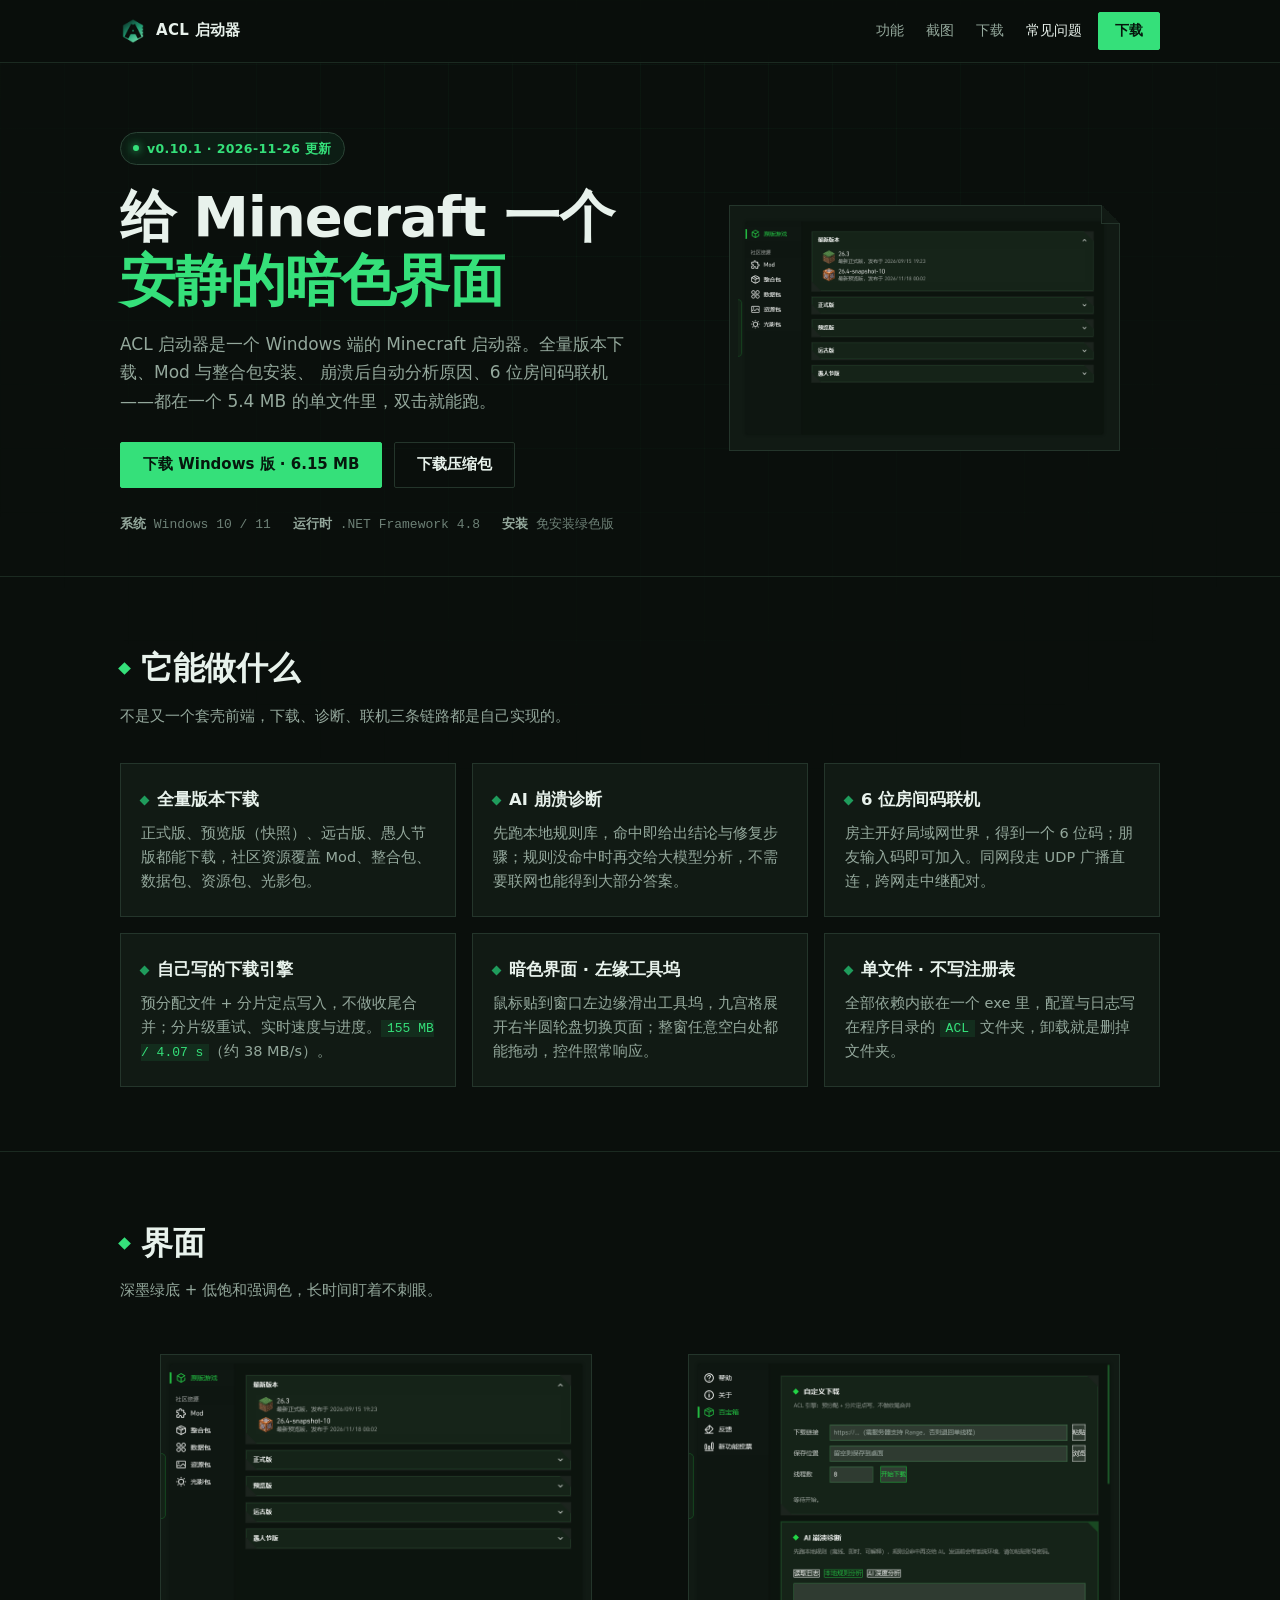
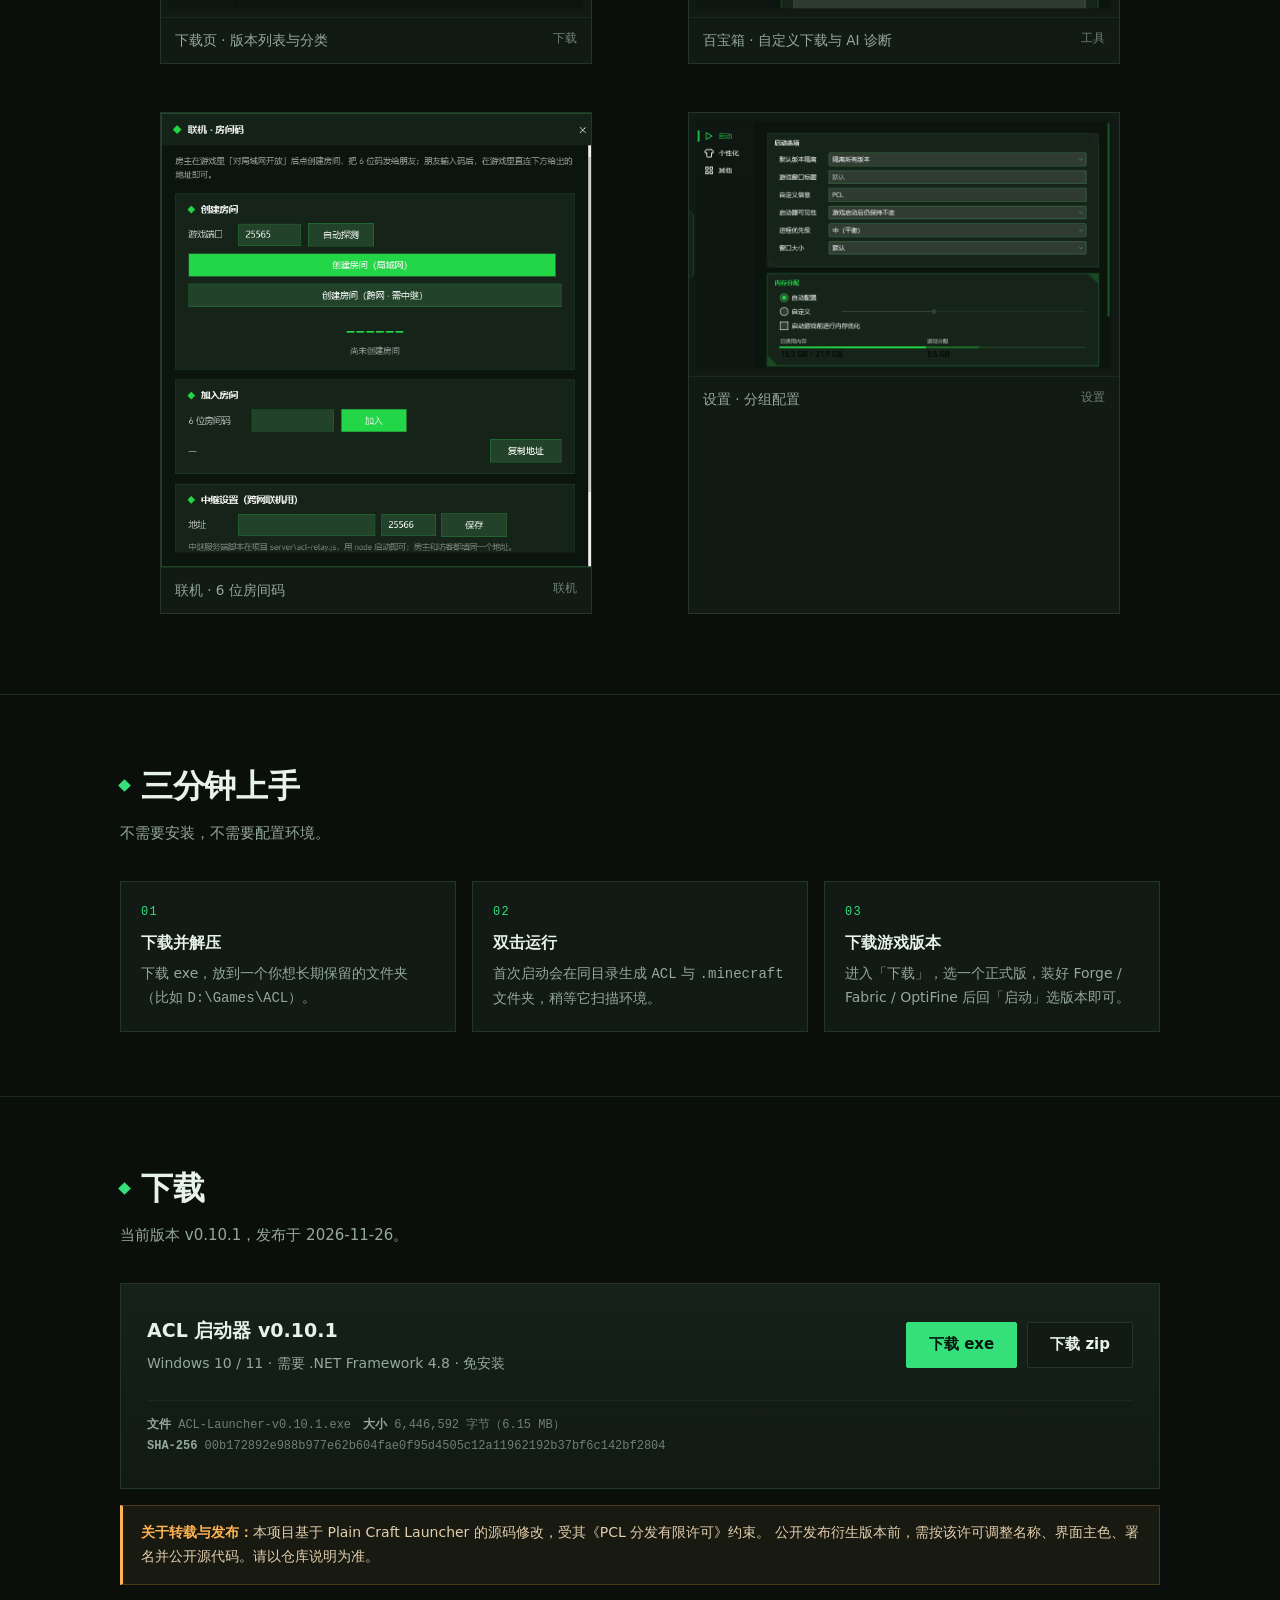
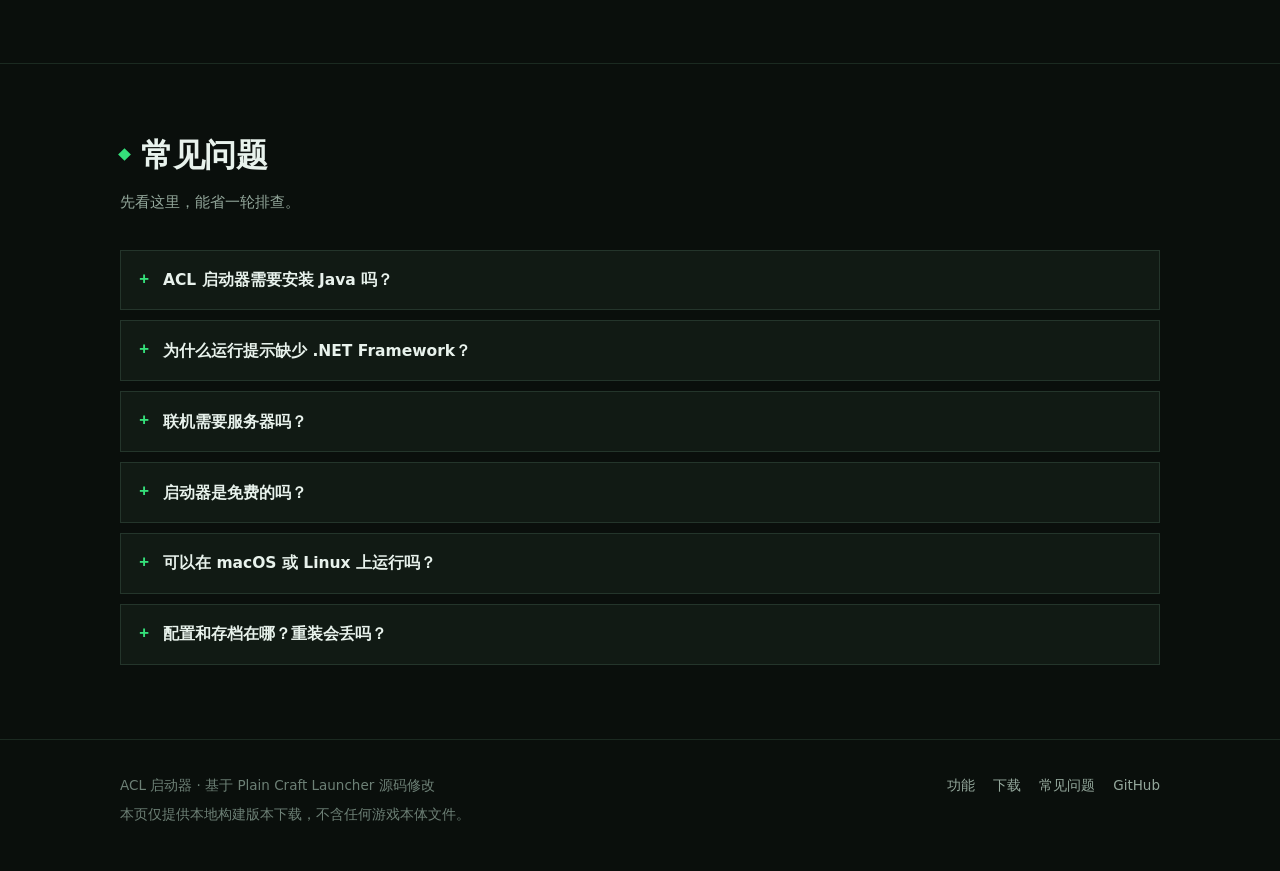
==== index.html @ cd72357d "release: desktop v0.10.1 - universal implicit dependency detection (Iris/Sodium-style non-declared p" ====
<!DOCTYPE html>
<html lang="zh-CN">
<head>
<meta charset="utf-8">
<meta name="viewport" content="width=device-width, initial-scale=1, viewport-fit=cover">
<meta name="theme-color" content="#0a0f0c">

<!-- ⚠️ 部署前请把下面所有 https://YOUR-NAME.github.io/ACL_Launcher/ 换成你的真实地址 -->
<title>ACL 启动器下载 - Minecraft 启动器 | 暗色科技风 · 内置联机与 AI 崩溃诊断</title>
<meta name="description" content="ACL 启动器：Windows 端 Minecraft 启动器，支持正式版/预览版/远古版/愚人节版全量下载、Mod 与整合包安装、AI 崩溃诊断、6 位房间码联机。单文件绿色版，5.4 MB，解压即用。">
<meta name="keywords" content="ACL启动器,Minecraft启动器,MC启动器下载,我的世界启动器,联机,AI崩溃诊断,整合包,Forge,Fabric">
<meta name="author" content="ACL Launcher">
<meta name="robots" content="index,follow,max-image-preview:large">
<link rel="canonical" href="https://YOUR-NAME.github.io/ACL_Launcher/">

<!-- 社交分享 -->
<meta property="og:type" content="website">
<meta property="og:site_name" content="ACL 启动器">
<meta property="og:locale" content="zh_CN">
<meta property="og:title" content="ACL 启动器 - Minecraft 启动器下载">
<meta property="og:description" content="全量版本下载 · AI 崩溃诊断 · 6 位房间码联机。Windows 单文件绿色版，5.4 MB。">
<meta property="og:url" content="https://YOUR-NAME.github.io/ACL_Launcher/">
<meta property="og:image" content="https://YOUR-NAME.github.io/ACL_Launcher/assets/og.png">
<meta property="og:image:width" content="1200">
<meta property="og:image:height" content="630">
<meta property="og:image:alt" content="ACL 启动器 - 暗色科技风 Minecraft 启动器">
<meta name="twitter:card" content="summary_large_image">
<meta name="twitter:title" content="ACL 启动器 - Minecraft 启动器下载">
<meta name="twitter:description" content="全量版本下载 · AI 崩溃诊断 · 6 位房间码联机。">
<meta name="twitter:image" content="https://YOUR-NAME.github.io/ACL_Launcher/assets/og.png">

<!-- 图标与 PWA -->
<link rel="icon" href="assets/icon.ico" sizes="any">
<link rel="icon" type="image/png" href="assets/icon.png">
<link rel="apple-touch-icon" href="assets/icon-192.png">
<link rel="manifest" href="manifest.webmanifest">
<link rel="preload" href="assets/style.css" as="style">
<link rel="stylesheet" href="assets/style.css">

<!-- 结构化数据：软件 -->
<script type="application/ld+json">
{
  "@context": "https://schema.org",
  "@type": "SoftwareApplication",
  "name": "ACL 启动器",
  "alternateName": "ACL Launcher",
  "applicationCategory": "GameApplication",
  "applicationSubCategory": "Minecraft Launcher",
  "operatingSystem": "Windows 10, Windows 11",
  "softwareVersion": "0.10.1",
  "fileSize": "5.4MB",
  "inLanguage": "zh-CN",
  "description": "Windows 端 Minecraft 启动器，支持全量版本下载、Mod 与整合包安装、AI 崩溃诊断与 6 位房间码联机。",
  "url": "https://YOUR-NAME.github.io/ACL_Launcher/",
  "downloadUrl": "https://YOUR-NAME.github.io/ACL_Launcher/download/ACL-Launcher-v0.10.1.exe",
  "license": "https://YOUR-NAME.github.io/ACL_Launcher/",
  "offers": { "@type": "Offer", "price": "0", "priceCurrency": "CNY" }
}
</script>

<!-- 结构化数据：常见问题 -->
<script type="application/ld+json">
{
  "@context": "https://schema.org",
  "@type": "FAQPage",
  "mainEntity": [
    {
      "@type": "Question",
      "name": "ACL 启动器需要安装 Java 吗？",
      "acceptedAnswer": { "@type": "Answer", "text": "启动器自带 Java 检测，会自动扫描本机已安装的 Java。如果没有，可以在设置里指定 Java 路径，或先安装 Java 8 / 17 / 21 中的任意一个。" }
    },
    {
      "@type": "Question",
      "name": "为什么运行提示缺少 .NET Framework？",
      "acceptedAnswer": { "@type": "Answer", "text": "ACL 启动器基于 .NET Framework 4.8。Windows 10 1809 以及 Windows 11 已内置；更早的系统需要手动安装 .NET Framework 4.8 运行时。" }
    },
    {
      "@type": "Question",
      "name": "联机需要服务器吗？",
      "acceptedAnswer": { "@type": "Answer", "text": "同一局域网内不需要，直接用 6 位房间码即可互联。跨网络联机需要一台有公网 IP 的机器运行中继脚本 server/acl-relay.js，房主与访客填写同一个中继地址。" }
    },
    {
      "@type": "Question",
      "name": "启动器是免费的吗？",
      "acceptedAnswer": { "@type": "Answer", "text": "免费。项目基于 Plain Craft Launcher 的源码修改，遵循原项目随附的《PCL 分发有限许可》，不收取任何费用。" }
    },
    {
      "@type": "Question",
      "name": "可以在 macOS 或 Linux 上运行吗？",
      "acceptedAnswer": { "@type": "Answer", "text": "目前只提供 Windows 版本，依赖 WPF 与 .NET Framework，暂不支持其他平台。" }
    }
  ]
}
</script>
</head>
<body>

<header class="site-header">
  <div class="wrap nav">
    <a class="brand" href="./">
      <img src="assets/icon.png" width="26" height="26" alt="ACL 启动器图标">
      <span>ACL 启动器</span>
    </a>
    <nav class="nav-links" aria-label="主导航">
      <a href="#features">功能</a>
      <a href="#screenshots">截图</a>
      <a href="#download">下载</a>
      <a href="#faq">常见问题</a>
    </nav>
    <a class="btn btn-primary btn-sm" href="#download">下载</a>
  </div>
</header>

<main>

  <!-- Hero -->
  <section class="hero" id="top">
    <div class="wrap hero-grid">
      <div>
        <p class="badge"><span class="dot" aria-hidden="true"></span>v0.10.1 · 2026-11-26 更新</p>
        <h1>给 Minecraft 一个<br><em>安静的暗色界面</em></h1>
        <p class="lede">
          ACL 启动器是一个 Windows 端的 Minecraft 启动器。全量版本下载、Mod 与整合包安装、
          崩溃后自动分析原因、6 位房间码联机——都在一个 5.4 MB 的单文件里，双击就能跑。
        </p>
        <div class="hero-actions">
          <a class="btn btn-primary" href="download/ACL-Launcher-v0.10.1.exe" download>
            下载 Windows 版 · 6.15 MB
          </a>
          <a class="btn btn-ghost" href="download/ACL-Launcher-v0.10.1.zip" download>
            下载压缩包
          </a>
        </div>
        <ul class="meta-list">
          <li><b>系统</b> Windows 10 / 11</li>
          <li><b>运行时</b> .NET Framework 4.8</li>
          <li><b>安装</b> 免安装绿色版</li>
        </ul>
      </div>
      <figure class="hero-shot">
        <img src="assets/shot-download.png" width="900" height="550" fetchpriority="high"
             alt="ACL 启动器下载页：原版游戏卡片显示最新正式版与最新预览版，整体为深色科技风界面">
      </figure>
    </div>
  </section>

  <!-- 功能 -->
  <section id="features">
    <div class="wrap">
      <div class="section-head">
        <h2>它能做什么</h2>
        <p>不是又一个套壳前端，下载、诊断、联机三条链路都是自己实现的。</p>
      </div>
      <div class="features">

        <article class="card">
          <h3>全量版本下载</h3>
          <p>正式版、预览版（快照）、远古版、愚人节版都能下载，社区资源覆盖 Mod、整合包、数据包、资源包、光影包。</p>
        </article>

        <article class="card">
          <h3>AI 崩溃诊断</h3>
          <p>先跑本地规则库，命中即给出结论与修复步骤；规则没命中时再交给大模型分析，不需要联网也能得到大部分答案。</p>
        </article>

        <article class="card">
          <h3>6 位房间码联机</h3>
          <p>房主开好局域网世界，得到一个 6 位码；朋友输入码即可加入。同网段走 UDP 广播直连，跨网走中继配对。</p>
        </article>

        <article class="card">
          <h3>自己写的下载引擎</h3>
          <p>预分配文件 + 分片定点写入，不做收尾合并；分片级重试、实时速度与进度。<code>155 MB / 4.07 s</code>（约 38 MB/s）。</p>
        </article>

        <article class="card">
          <h3>暗色界面 · 左缘工具坞</h3>
          <p>鼠标贴到窗口左边缘滑出工具坞，九宫格展开右半圆轮盘切换页面；整窗任意空白处都能拖动，控件照常响应。</p>
        </article>

        <article class="card">
          <h3>单文件 · 不写注册表</h3>
          <p>全部依赖内嵌在一个 exe 里，配置与日志写在程序目录的 <code>ACL</code> 文件夹，卸载就是删掉文件夹。</p>
        </article>

      </div>
    </div>
  </section>

  <!-- 截图 -->
  <section id="screenshots">
    <div class="wrap">
      <div class="section-head">
        <h2>界面</h2>
        <p>深墨绿底 + 低饱和强调色，长时间盯着不刺眼。</p>
      </div>
      <div class="shots">
        <figure class="shot">
          <img src="assets/shot-download.png" width="900" height="550" loading="lazy" decoding="async"
               alt="下载页：原版游戏卡片显示最新正式版 26.3 与最新预览版 26.4-snapshot-10">
          <figcaption>下载页 · 版本列表与分类<span>下载</span></figcaption>
        </figure>
        <figure class="shot">
          <img src="assets/shot-toolbox.png" width="900" height="550" loading="lazy" decoding="async"
               alt="百宝箱页：自定义下载、AI 崩溃诊断、AI 助手设置三张卡片">
          <figcaption>百宝箱 · 自定义下载与 AI 诊断<span>工具</span></figcaption>
        </figure>
        <figure class="shot">
          <img src="assets/shot-link.png" width="640" height="660" loading="lazy" decoding="async"
               alt="联机窗口：创建房间、输入 6 位房间码加入、中继设置与日志">
          <figcaption>联机 · 6 位房间码<span>联机</span></figcaption>
        </figure>
        <figure class="shot">
          <img src="assets/shot-setup.png" width="900" height="550" loading="lazy" decoding="async"
               alt="设置页：启动器、界面、系统等分组设置卡片，深色主题">
          <figcaption>设置 · 分组配置<span>设置</span></figcaption>
        </figure>
      </div>
    </div>
  </section>

  <!-- 快速开始 -->
  <section id="start">
    <div class="wrap">
      <div class="section-head">
        <h2>三分钟上手</h2>
        <p>不需要安装，不需要配置环境。</p>
      </div>
      <ol class="steps">
        <li>
          <strong>下载并解压</strong>
          <p>下载 exe，放到一个你想长期保留的文件夹（比如 <code>D:\Games\ACL</code>）。</p>
        </li>
        <li>
          <strong>双击运行</strong>
          <p>首次启动会在同目录生成 <code>ACL</code> 与 <code>.minecraft</code> 文件夹，稍等它扫描环境。</p>
        </li>
        <li>
          <strong>下载游戏版本</strong>
          <p>进入「下载」，选一个正式版，装好 Forge / Fabric / OptiFine 后回「启动」选版本即可。</p>
        </li>
      </ol>
    </div>
  </section>

  <!-- 下载 -->
  <section id="download">
    <div class="wrap">
      <div class="section-head">
        <h2>下载</h2>
        <p>当前版本 v0.10.1，发布于 2026-11-26。</p>
      </div>
      <div class="download-box">
        <div>
          <h3>ACL 启动器 v0.10.1</h3>
          <p>Windows 10 / 11 · 需要 .NET Framework 4.8 · 免安装</p>
        </div>
        <div class="download-actions">
          <a class="btn btn-primary" href="download/ACL-Launcher-v0.10.1.exe" download>下载 exe</a>
          <a class="btn" href="download/ACL-Launcher-v0.10.1.zip" download>下载 zip</a>
        </div>
        <div class="hash">
          <div><b>文件</b> ACL-Launcher-v0.10.1.exe　<b>大小</b> 6,446,592 字节（6.15 MB）</div>
          <div><b>SHA-256</b> 00b172892e988b977e62b604fae0f95d4505c12a11962192b37bf6c142bf2804</div>
        </div>
      </div>


      <p class="notice" style="margin-top:16px">
        <b>关于转载与发布：</b>本项目基于 Plain Craft Launcher 的源码修改，受其《PCL 分发有限许可》约束。
        公开发布衍生版本前，需按该许可调整名称、界面主色、署名并公开源代码。请以仓库说明为准。
      </p>
    </div>
  </section>

  <!-- FAQ -->
  <section id="faq">
    <div class="wrap">
      <div class="section-head">
        <h2>常见问题</h2>
        <p>先看这里，能省一轮排查。</p>
      </div>
      <div class="faq">
        <details>
          <summary>ACL 启动器需要安装 Java 吗？</summary>
          <div class="answer">
            <p>启动器自带 Java 检测，会自动扫描本机已安装的 Java。如果没有，可以在设置里指定 Java 路径，或先安装 Java 8 / 17 / 21 中的任意一个。</p>
          </div>
        </details>
        <details>
          <summary>为什么运行提示缺少 .NET Framework？</summary>
          <div class="answer">
            <p>ACL 启动器基于 .NET Framework 4.8。Windows 10 1809 以及 Windows 11 已内置；更早的系统需要手动安装 .NET Framework 4.8 运行时。</p>
          </div>
        </details>
        <details>
          <summary>联机需要服务器吗？</summary>
          <div class="answer">
            <p>同一局域网内不需要，直接用 6 位房间码即可互联。</p>
            <p>跨网络联机需要一台有公网 IP 的机器运行中继脚本 <code>server/acl-relay.js</code>，房主与访客填写同一个中继地址。</p>
          </div>
        </details>
        <details>
          <summary>启动器是免费的吗？</summary>
          <div class="answer">
            <p>免费。项目基于 Plain Craft Launcher 的源码修改，遵循原项目随附的《PCL 分发有限许可》，不收取任何费用。</p>
          </div>
        </details>
        <details>
          <summary>可以在 macOS 或 Linux 上运行吗？</summary>
          <div class="answer">
            <p>目前只提供 Windows 版本，依赖 WPF 与 .NET Framework，暂不支持其他平台。</p>
          </div>
        </details>
        <details>
          <summary>配置和存档在哪？重装会丢吗？</summary>
          <div class="answer">
            <p>配置、日志、皮肤都在程序目录的 <code>ACL</code> 文件夹，游戏与存档在 <code>.minecraft</code> 文件夹。整个文件夹搬走即可迁移，删除 exe 不会影响它们。</p>
          </div>
        </details>
      </div>
    </div>
  </section>

</main>

<footer class="site-footer">
  <div class="wrap footer-grid">
    <div>
      <div>ACL 启动器 · 基于 Plain Craft Launcher 源码修改</div>

      <div style="margin-top:6px">本页仅提供本地构建版本下载，不含任何游戏本体文件。</div>
    </div>
    <nav aria-label="页脚导航">
      <a href="#features">功能</a>
      <a href="#download">下载</a>
      <a href="#faq">常见问题</a>
      <a href="https://github.com/" rel="noopener">GitHub</a>
    </nav>
  </div>
</footer>

<script src="assets/main.js" defer></script>
</body>
</html>
---- assets/style.css ----
/* ==========================================================
   ACL 启动器 · 官网样式
   暗色科技风 · 移动端优先 · 无外部依赖
   ========================================================== */

:root {
  --bg: #0a0f0c;
  --bg-2: #0d1410;
  --panel: #111a14;
  --panel-2: #16211a;
  --line: #24352b;
  --line-soft: #1b2a21;
  --text: #e8f2ec;
  --muted: #94a89c;
  --muted-2: #6d8076;
  --accent: #35e07a;
  --accent-2: #1f9c5c;
  --accent-ink: #06170d;
  --warn: #ffb454;
  --radius: 2px;
  --max-w: 1080px;
  --font: "Inter", "Segoe UI", "PingFang SC", "Hiragino Sans GB",
    "Microsoft YaHei", system-ui, -apple-system, sans-serif;
  --mono: "Cascadia Mono", "JetBrains Mono", Consolas, "Courier New", monospace;
}

* { box-sizing: border-box; }

html { scroll-behavior: smooth; -webkit-text-size-adjust: 100%; }

html, body { max-width: 100%; overflow-x: hidden; }

body {
  margin: 0;
  background: var(--bg);
  color: var(--text);
  font-family: var(--font);
  font-size: 16px;
  line-height: 1.7;
  -webkit-font-smoothing: antialiased;
  overflow-x: hidden;
}

/* 背景网格 + 光晕 */
body::before {
  content: "";
  position: fixed;
  inset: 0;
  pointer-events: none;
  background-image:
    linear-gradient(to right, rgba(53, 224, 122, .045) 1px, transparent 1px),
    linear-gradient(to bottom, rgba(53, 224, 122, .045) 1px, transparent 1px);
  background-size: 64px 64px;
  mask-image: radial-gradient(circle at 50% 0%, #000 0%, transparent 78%);
  -webkit-mask-image: radial-gradient(circle at 50% 0%, #000 0%, transparent 78%);
  z-index: 0;
}

img { max-width: 100%; height: auto; display: block; }

p, li, h1, h2, h3, .lede, .card p, .answer {
  overflow-wrap: anywhere;
  word-break: normal;
}

a { color: var(--accent); text-decoration: none; }
a:hover { text-decoration: underline; }

:focus-visible {
  outline: 2px solid var(--accent);
  outline-offset: 3px;
}

.wrap {
  width: 100%;
  max-width: var(--max-w);
  margin: 0 auto;
  padding: 0 20px;
  position: relative;
  z-index: 1;
}

/* ── 顶栏 ── */
.site-header {
  position: sticky;
  top: 0;
  z-index: 50;
  background: rgba(10, 15, 12, .82);
  backdrop-filter: blur(14px);
  -webkit-backdrop-filter: blur(14px);
  border-bottom: 1px solid var(--line-soft);
}

.nav {
  display: flex;
  align-items: center;
  gap: 16px;
  height: 62px;
}

.brand {
  display: flex;
  align-items: center;
  gap: 10px;
  font-weight: 700;
  letter-spacing: .02em;
  color: var(--text);
  flex-shrink: 0;
}
.brand:hover { text-decoration: none; }
.brand img { width: 26px; height: 26px; }
.brand span { font-size: 15px; }

.nav-links {
  display: flex;
  gap: 22px;
  margin-left: auto;
  font-size: 14px;
}
.nav-links a { color: var(--muted); }
.nav-links a:hover { color: var(--text); text-decoration: none; }

/* ── 按钮 ── */
.btn {
  display: inline-flex;
  align-items: center;
  justify-content: center;
  gap: 8px;
  min-height: 46px;
  padding: 0 22px;
  border: 1px solid var(--line);
  border-radius: var(--radius);
  background: var(--panel);
  color: var(--text);
  font-size: 15px;
  font-weight: 600;
  cursor: pointer;
  transition: background .15s, border-color .15s, transform .1s;
  white-space: nowrap;
}
.btn:hover { background: var(--panel-2); border-color: #33503f; text-decoration: none; }
.btn:active { transform: translateY(1px); }

.btn-primary {
  background: var(--accent);
  border-color: var(--accent);
  color: var(--accent-ink);
}
.btn-primary:hover { background: #4bf08c; border-color: #4bf08c; }

.btn-ghost { background: transparent; }
.btn-sm { min-height: 38px; padding: 0 16px; font-size: 14px; }

/* ── Hero ── */
.hero {
  padding: 56px 0 40px;
  position: relative;
}
.hero-grid {
  display: grid;
  grid-template-columns: 1.05fr .95fr;
  gap: 48px;
  align-items: center;
}

.badge {
  display: inline-flex;
  align-items: center;
  gap: 8px;
  padding: 5px 12px;
  border: 1px solid #2b4436;
  border-radius: 999px;
  background: rgba(53, 224, 122, .07);
  color: var(--accent);
  font-size: 12.5px;
  font-weight: 600;
  letter-spacing: .03em;
  margin-bottom: 20px;
}
.badge .dot {
  width: 6px; height: 6px; border-radius: 50%;
  background: var(--accent);
  box-shadow: 0 0 8px var(--accent);
}

h1 {
  font-size: clamp(34px, 6vw, 56px);
  line-height: 1.15;
  margin: 0 0 16px;
  letter-spacing: -.02em;
  font-weight: 800;
}
h1 em {
  font-style: normal;
  color: var(--accent);
}

.lede {
  font-size: clamp(15px, 2.2vw, 17px);
  color: var(--muted);
  margin: 0 0 26px;
  max-width: 40em;
}

.hero-actions {
  display: flex;
  flex-wrap: wrap;
  gap: 12px;
  margin-bottom: 26px;
}

.meta-list {
  display: flex;
  flex-wrap: wrap;
  gap: 8px 22px;
  font-size: 13px;
  color: var(--muted-2);
  font-family: var(--mono);
  margin: 0;
  padding: 0;
  list-style: none;
}
.meta-list b { color: var(--muted); font-weight: 600; }

.hero-shot {
  border: 1px solid var(--line);
  background: var(--panel);
  padding: 8px;
  position: relative;
}
.hero-shot::after {
  content: "";
  position: absolute;
  right: -1px; top: -1px;
  width: 18px; height: 18px;
  background: linear-gradient(225deg, var(--bg) 50%, transparent 50%);
  border-left: 1px solid var(--line);
  border-bottom: 1px solid var(--line);
}

/* ── 通用区块 ── */
section { padding: 64px 0; position: relative; scroll-margin-top: 74px; }
section + section { border-top: 1px solid var(--line-soft); }

.section-head { margin-bottom: 34px; }
.section-head h2 {
  font-size: clamp(24px, 3.6vw, 32px);
  margin: 0 0 8px;
  letter-spacing: -.01em;
  display: flex;
  align-items: center;
  gap: 12px;
}
.section-head h2::before {
  content: "";
  width: 9px; height: 9px;
  background: var(--accent);
  transform: rotate(45deg);
  flex-shrink: 0;
}
.section-head p { color: var(--muted); margin: 0; font-size: 15px; }

/* ── 功能卡 ── */
.features {
  display: grid;
  grid-template-columns: repeat(auto-fit, minmax(268px, 1fr));
  gap: 16px;
}
.card {
  background: var(--panel);
  border: 1px solid var(--line);
  padding: 22px 20px;
  transition: border-color .18s, background .18s;
}
.card:hover { border-color: #35604a; background: var(--panel-2); }
.card h3 {
  margin: 0 0 8px;
  font-size: 16.5px;
  display: flex;
  align-items: center;
  gap: 9px;
}
.card h3::before {
  content: "";
  width: 7px; height: 7px;
  background: var(--accent-2);
  transform: rotate(45deg);
  flex-shrink: 0;
}
.card p { margin: 0; color: var(--muted); font-size: 14.5px; line-height: 1.65; }
.card code {
  font-family: var(--mono);
  font-size: 13px;
  background: rgba(53, 224, 122, .09);
  color: var(--accent);
  padding: 1px 6px;
}

/* ── 截图 ── */
.shots {
  display: grid;
  grid-template-columns: repeat(2, 1fr);
  gap: 16px;
}
.shot {
  border: 1px solid var(--line);
  background: var(--panel);
  overflow: hidden;
}
.shot img { width: 100%; display: block; }
.shot figcaption {
  padding: 11px 14px;
  font-size: 13.5px;
  color: var(--muted);
  border-top: 1px solid var(--line-soft);
  display: flex;
  justify-content: space-between;
  gap: 10px;
}
.shot figcaption span { color: var(--muted-2); font-family: var(--mono); font-size: 12px; }

/* ── 步骤 ── */
.steps {
  display: grid;
  grid-template-columns: repeat(auto-fit, minmax(240px, 1fr));
  gap: 16px;
  counter-reset: step;
  list-style: none;
  margin: 0;
  padding: 0;
}
.steps li {
  counter-increment: step;
  background: var(--panel);
  border: 1px solid var(--line);
  padding: 20px;
  position: relative;
}
.steps li::before {
  content: "0" counter(step);
  font-family: var(--mono);
  font-size: 12px;
  color: var(--accent);
  display: block;
  margin-bottom: 8px;
  letter-spacing: .1em;
}
.steps strong { display: block; margin-bottom: 6px; font-size: 15.5px; }
.steps p { margin: 0; color: var(--muted); font-size: 14px; }

/* ── 下载块 ── */
.download-box {
  border: 1px solid var(--line);
  background: linear-gradient(180deg, var(--panel-2), var(--panel));
  padding: 30px 26px;
  display: grid;
  grid-template-columns: 1fr auto;
  gap: 24px;
  align-items: center;
}
.download-box h3 { margin: 0 0 6px; font-size: 19px; }
.download-box p { margin: 0; color: var(--muted); font-size: 14px; }
.download-actions { display: flex; flex-wrap: wrap; gap: 10px; }

.hash {
  grid-column: 1 / -1;
  border-top: 1px solid var(--line-soft);
  padding-top: 14px;
  font-family: var(--mono);
  font-size: 12px;
  color: var(--muted-2);
  word-break: break-all;
  line-height: 1.8;
}
.hash b { color: var(--muted); font-weight: 600; }

/* ── FAQ ── */
.faq details {
  border: 1px solid var(--line);
  background: var(--panel);
  margin-bottom: 10px;
  padding: 0 18px;
}
.faq details[open] { border-color: #33503f; }
.faq summary {
  cursor: pointer;
  padding: 15px 0;
  font-weight: 600;
  font-size: 15.5px;
  list-style: none;
  display: flex;
  align-items: center;
  gap: 10px;
}
.faq summary::-webkit-details-marker { display: none; }
.faq summary::before {
  content: "+";
  color: var(--accent);
  font-family: var(--mono);
  font-size: 17px;
  width: 14px;
  flex-shrink: 0;
}
.faq details[open] summary::before { content: "−"; }
.faq .answer {
  padding: 0 0 16px 24px;
  color: var(--muted);
  font-size: 14.5px;
}
.faq .answer p { margin: 0 0 8px; }
.faq .answer p:last-child { margin-bottom: 0; }

/* ── 提示条 ── */
.notice {
  border: 1px solid #4a3a1c;
  border-left: 3px solid var(--warn);
  background: rgba(255, 180, 84, .06);
  padding: 15px 18px;
  font-size: 14px;
  color: #e3cfae;
  line-height: 1.7;
}
.notice b { color: var(--warn); }

/* ── 页脚 ── */
.site-footer {
  border-top: 1px solid var(--line-soft);
  padding: 34px 0 46px;
  color: var(--muted-2);
  font-size: 13.5px;
}
.footer-grid {
  display: flex;
  flex-wrap: wrap;
  gap: 16px 40px;
  justify-content: space-between;
  align-items: flex-start;
}
.footer-grid nav { display: flex; gap: 18px; flex-wrap: wrap; }
.footer-grid a { color: var(--muted); }

/* ── 响应式 ── */
@media (max-width: 860px) {
  .hero-grid { grid-template-columns: 1fr; gap: 32px; }
  .hero-shot { order: -1; }
  .nav-links { display: none; }
  .download-box { grid-template-columns: 1fr; }
  .shots { grid-template-columns: 1fr; }
  section { padding: 48px 0; }
  .hero { padding: 36px 0 28px; }
}

@media (max-width: 520px) {
  body { font-size: 15px; }
  .wrap { padding: 0 16px; }
  /* 只有这两个区里的按钮铺满，顶栏按钮保持紧凑 */
  .hero-actions .btn,
  .download-actions .btn { width: 100%; }
  .hero-actions { flex-direction: column; }
  .download-actions { flex-direction: column; }
  .nav .btn { width: auto; min-height: 34px; padding: 0 14px; font-size: 13px; }
  .meta-list { gap: 6px 14px; font-size: 12px; }
  .nav { height: 56px; }
}

@media (prefers-reduced-motion: reduce) {
  html { scroll-behavior: auto; }
  * { transition: none !important; animation: none !important; }
}

/* 打印 */
@media print {
  body::before, .site-header, .hero-shot, .download-actions { display: none; }
  body { background: #fff; color: #000; }
}
---- assets/style.css ----
/* ==========================================================
   ACL 启动器 · 官网样式
   暗色科技风 · 移动端优先 · 无外部依赖
   ========================================================== */

:root {
  --bg: #0a0f0c;
  --bg-2: #0d1410;
  --panel: #111a14;
  --panel-2: #16211a;
  --line: #24352b;
  --line-soft: #1b2a21;
  --text: #e8f2ec;
  --muted: #94a89c;
  --muted-2: #6d8076;
  --accent: #35e07a;
  --accent-2: #1f9c5c;
  --accent-ink: #06170d;
  --warn: #ffb454;
  --radius: 2px;
  --max-w: 1080px;
  --font: "Inter", "Segoe UI", "PingFang SC", "Hiragino Sans GB",
    "Microsoft YaHei", system-ui, -apple-system, sans-serif;
  --mono: "Cascadia Mono", "JetBrains Mono", Consolas, "Courier New", monospace;
}

* { box-sizing: border-box; }

html { scroll-behavior: smooth; -webkit-text-size-adjust: 100%; }

html, body { max-width: 100%; overflow-x: hidden; }

body {
  margin: 0;
  background: var(--bg);
  color: var(--text);
  font-family: var(--font);
  font-size: 16px;
  line-height: 1.7;
  -webkit-font-smoothing: antialiased;
  overflow-x: hidden;
}

/* 背景网格 + 光晕 */
body::before {
  content: "";
  position: fixed;
  inset: 0;
  pointer-events: none;
  background-image:
    linear-gradient(to right, rgba(53, 224, 122, .045) 1px, transparent 1px),
    linear-gradient(to bottom, rgba(53, 224, 122, .045) 1px, transparent 1px);
  background-size: 64px 64px;
  mask-image: radial-gradient(circle at 50% 0%, #000 0%, transparent 78%);
  -webkit-mask-image: radial-gradient(circle at 50% 0%, #000 0%, transparent 78%);
  z-index: 0;
}

img { max-width: 100%; height: auto; display: block; }

p, li, h1, h2, h3, .lede, .card p, .answer {
  overflow-wrap: anywhere;
  word-break: normal;
}

a { color: var(--accent); text-decoration: none; }
a:hover { text-decoration: underline; }

:focus-visible {
  outline: 2px solid var(--accent);
  outline-offset: 3px;
}

.wrap {
  width: 100%;
  max-width: var(--max-w);
  margin: 0 auto;
  padding: 0 20px;
  position: relative;
  z-index: 1;
}

/* ── 顶栏 ── */
.site-header {
  position: sticky;
  top: 0;
  z-index: 50;
  background: rgba(10, 15, 12, .82);
  backdrop-filter: blur(14px);
  -webkit-backdrop-filter: blur(14px);
  border-bottom: 1px solid var(--line-soft);
}

.nav {
  display: flex;
  align-items: center;
  gap: 16px;
  height: 62px;
}

.brand {
  display: flex;
  align-items: center;
  gap: 10px;
  font-weight: 700;
  letter-spacing: .02em;
  color: var(--text);
  flex-shrink: 0;
}
.brand:hover { text-decoration: none; }
.brand img { width: 26px; height: 26px; }
.brand span { font-size: 15px; }

.nav-links {
  display: flex;
  gap: 22px;
  margin-left: auto;
  font-size: 14px;
}
.nav-links a { color: var(--muted); }
.nav-links a:hover { color: var(--text); text-decoration: none; }

/* ── 按钮 ── */
.btn {
  display: inline-flex;
  align-items: center;
  justify-content: center;
  gap: 8px;
  min-height: 46px;
  padding: 0 22px;
  border: 1px solid var(--line);
  border-radius: var(--radius);
  background: var(--panel);
  color: var(--text);
  font-size: 15px;
  font-weight: 600;
  cursor: pointer;
  transition: background .15s, border-color .15s, transform .1s;
  white-space: nowrap;
}
.btn:hover { background: var(--panel-2); border-color: #33503f; text-decoration: none; }
.btn:active { transform: translateY(1px); }

.btn-primary {
  background: var(--accent);
  border-color: var(--accent);
  color: var(--accent-ink);
}
.btn-primary:hover { background: #4bf08c; border-color: #4bf08c; }

.btn-ghost { background: transparent; }
.btn-sm { min-height: 38px; padding: 0 16px; font-size: 14px; }

/* ── Hero ── */
.hero {
  padding: 56px 0 40px;
  position: relative;
}
.hero-grid {
  display: grid;
  grid-template-columns: 1.05fr .95fr;
  gap: 48px;
  align-items: center;
}

.badge {
  display: inline-flex;
  align-items: center;
  gap: 8px;
  padding: 5px 12px;
  border: 1px solid #2b4436;
  border-radius: 999px;
  background: rgba(53, 224, 122, .07);
  color: var(--accent);
  font-size: 12.5px;
  font-weight: 600;
  letter-spacing: .03em;
  margin-bottom: 20px;
}
.badge .dot {
  width: 6px; height: 6px; border-radius: 50%;
  background: var(--accent);
  box-shadow: 0 0 8px var(--accent);
}

h1 {
  font-size: clamp(34px, 6vw, 56px);
  line-height: 1.15;
  margin: 0 0 16px;
  letter-spacing: -.02em;
  font-weight: 800;
}
h1 em {
  font-style: normal;
  color: var(--accent);
}

.lede {
  font-size: clamp(15px, 2.2vw, 17px);
  color: var(--muted);
  margin: 0 0 26px;
  max-width: 40em;
}

.hero-actions {
  display: flex;
  flex-wrap: wrap;
  gap: 12px;
  margin-bottom: 26px;
}

.meta-list {
  display: flex;
  flex-wrap: wrap;
  gap: 8px 22px;
  font-size: 13px;
  color: var(--muted-2);
  font-family: var(--mono);
  margin: 0;
  padding: 0;
  list-style: none;
}
.meta-list b { color: var(--muted); font-weight: 600; }

.hero-shot {
  border: 1px solid var(--line);
  background: var(--panel);
  padding: 8px;
  position: relative;
}
.hero-shot::after {
  content: "";
  position: absolute;
  right: -1px; top: -1px;
  width: 18px; height: 18px;
  background: linear-gradient(225deg, var(--bg) 50%, transparent 50%);
  border-left: 1px solid var(--line);
  border-bottom: 1px solid var(--line);
}

/* ── 通用区块 ── */
section { padding: 64px 0; position: relative; scroll-margin-top: 74px; }
section + section { border-top: 1px solid var(--line-soft); }

.section-head { margin-bottom: 34px; }
.section-head h2 {
  font-size: clamp(24px, 3.6vw, 32px);
  margin: 0 0 8px;
  letter-spacing: -.01em;
  display: flex;
  align-items: center;
  gap: 12px;
}
.section-head h2::before {
  content: "";
  width: 9px; height: 9px;
  background: var(--accent);
  transform: rotate(45deg);
  flex-shrink: 0;
}
.section-head p { color: var(--muted); margin: 0; font-size: 15px; }

/* ── 功能卡 ── */
.features {
  display: grid;
  grid-template-columns: repeat(auto-fit, minmax(268px, 1fr));
  gap: 16px;
}
.card {
  background: var(--panel);
  border: 1px solid var(--line);
  padding: 22px 20px;
  transition: border-color .18s, background .18s;
}
.card:hover { border-color: #35604a; background: var(--panel-2); }
.card h3 {
  margin: 0 0 8px;
  font-size: 16.5px;
  display: flex;
  align-items: center;
  gap: 9px;
}
.card h3::before {
  content: "";
  width: 7px; height: 7px;
  background: var(--accent-2);
  transform: rotate(45deg);
  flex-shrink: 0;
}
.card p { margin: 0; color: var(--muted); font-size: 14.5px; line-height: 1.65; }
.card code {
  font-family: var(--mono);
  font-size: 13px;
  background: rgba(53, 224, 122, .09);
  color: var(--accent);
  padding: 1px 6px;
}

/* ── 截图 ── */
.shots {
  display: grid;
  grid-template-columns: repeat(2, 1fr);
  gap: 16px;
}
.shot {
  border: 1px solid var(--line);
  background: var(--panel);
  overflow: hidden;
}
.shot img { width: 100%; display: block; }
.shot figcaption {
  padding: 11px 14px;
  font-size: 13.5px;
  color: var(--muted);
  border-top: 1px solid var(--line-soft);
  display: flex;
  justify-content: space-between;
  gap: 10px;
}
.shot figcaption span { color: var(--muted-2); font-family: var(--mono); font-size: 12px; }

/* ── 步骤 ── */
.steps {
  display: grid;
  grid-template-columns: repeat(auto-fit, minmax(240px, 1fr));
  gap: 16px;
  counter-reset: step;
  list-style: none;
  margin: 0;
  padding: 0;
}
.steps li {
  counter-increment: step;
  background: var(--panel);
  border: 1px solid var(--line);
  padding: 20px;
  position: relative;
}
.steps li::before {
  content: "0" counter(step);
  font-family: var(--mono);
  font-size: 12px;
  color: var(--accent);
  display: block;
  margin-bottom: 8px;
  letter-spacing: .1em;
}
.steps strong { display: block; margin-bottom: 6px; font-size: 15.5px; }
.steps p { margin: 0; color: var(--muted); font-size: 14px; }

/* ── 下载块 ── */
.download-box {
  border: 1px solid var(--line);
  background: linear-gradient(180deg, var(--panel-2), var(--panel));
  padding: 30px 26px;
  display: grid;
  grid-template-columns: 1fr auto;
  gap: 24px;
  align-items: center;
}
.download-box h3 { margin: 0 0 6px; font-size: 19px; }
.download-box p { margin: 0; color: var(--muted); font-size: 14px; }
.download-actions { display: flex; flex-wrap: wrap; gap: 10px; }

.hash {
  grid-column: 1 / -1;
  border-top: 1px solid var(--line-soft);
  padding-top: 14px;
  font-family: var(--mono);
  font-size: 12px;
  color: var(--muted-2);
  word-break: break-all;
  line-height: 1.8;
}
.hash b { color: var(--muted); font-weight: 600; }

/* ── FAQ ── */
.faq details {
  border: 1px solid var(--line);
  background: var(--panel);
  margin-bottom: 10px;
  padding: 0 18px;
}
.faq details[open] { border-color: #33503f; }
.faq summary {
  cursor: pointer;
  padding: 15px 0;
  font-weight: 600;
  font-size: 15.5px;
  list-style: none;
  display: flex;
  align-items: center;
  gap: 10px;
}
.faq summary::-webkit-details-marker { display: none; }
.faq summary::before {
  content: "+";
  color: var(--accent);
  font-family: var(--mono);
  font-size: 17px;
  width: 14px;
  flex-shrink: 0;
}
.faq details[open] summary::before { content: "−"; }
.faq .answer {
  padding: 0 0 16px 24px;
  color: var(--muted);
  font-size: 14.5px;
}
.faq .answer p { margin: 0 0 8px; }
.faq .answer p:last-child { margin-bottom: 0; }

/* ── 提示条 ── */
.notice {
  border: 1px solid #4a3a1c;
  border-left: 3px solid var(--warn);
  background: rgba(255, 180, 84, .06);
  padding: 15px 18px;
  font-size: 14px;
  color: #e3cfae;
  line-height: 1.7;
}
.notice b { color: var(--warn); }

/* ── 页脚 ── */
.site-footer {
  border-top: 1px solid var(--line-soft);
  padding: 34px 0 46px;
  color: var(--muted-2);
  font-size: 13.5px;
}
.footer-grid {
  display: flex;
  flex-wrap: wrap;
  gap: 16px 40px;
  justify-content: space-between;
  align-items: flex-start;
}
.footer-grid nav { display: flex; gap: 18px; flex-wrap: wrap; }
.footer-grid a { color: var(--muted); }

/* ── 响应式 ── */
@media (max-width: 860px) {
  .hero-grid { grid-template-columns: 1fr; gap: 32px; }
  .hero-shot { order: -1; }
  .nav-links { display: none; }
  .download-box { grid-template-columns: 1fr; }
  .shots { grid-template-columns: 1fr; }
  section { padding: 48px 0; }
  .hero { padding: 36px 0 28px; }
}

@media (max-width: 520px) {
  body { font-size: 15px; }
  .wrap { padding: 0 16px; }
  /* 只有这两个区里的按钮铺满，顶栏按钮保持紧凑 */
  .hero-actions .btn,
  .download-actions .btn { width: 100%; }
  .hero-actions { flex-direction: column; }
  .download-actions { flex-direction: column; }
  .nav .btn { width: auto; min-height: 34px; padding: 0 14px; font-size: 13px; }
  .meta-list { gap: 6px 14px; font-size: 12px; }
  .nav { height: 56px; }
}

@media (prefers-reduced-motion: reduce) {
  html { scroll-behavior: auto; }
  * { transition: none !important; animation: none !important; }
}

/* 打印 */
@media print {
  body::before, .site-header, .hero-shot, .download-actions { display: none; }
  body { background: #fff; color: #000; }
}
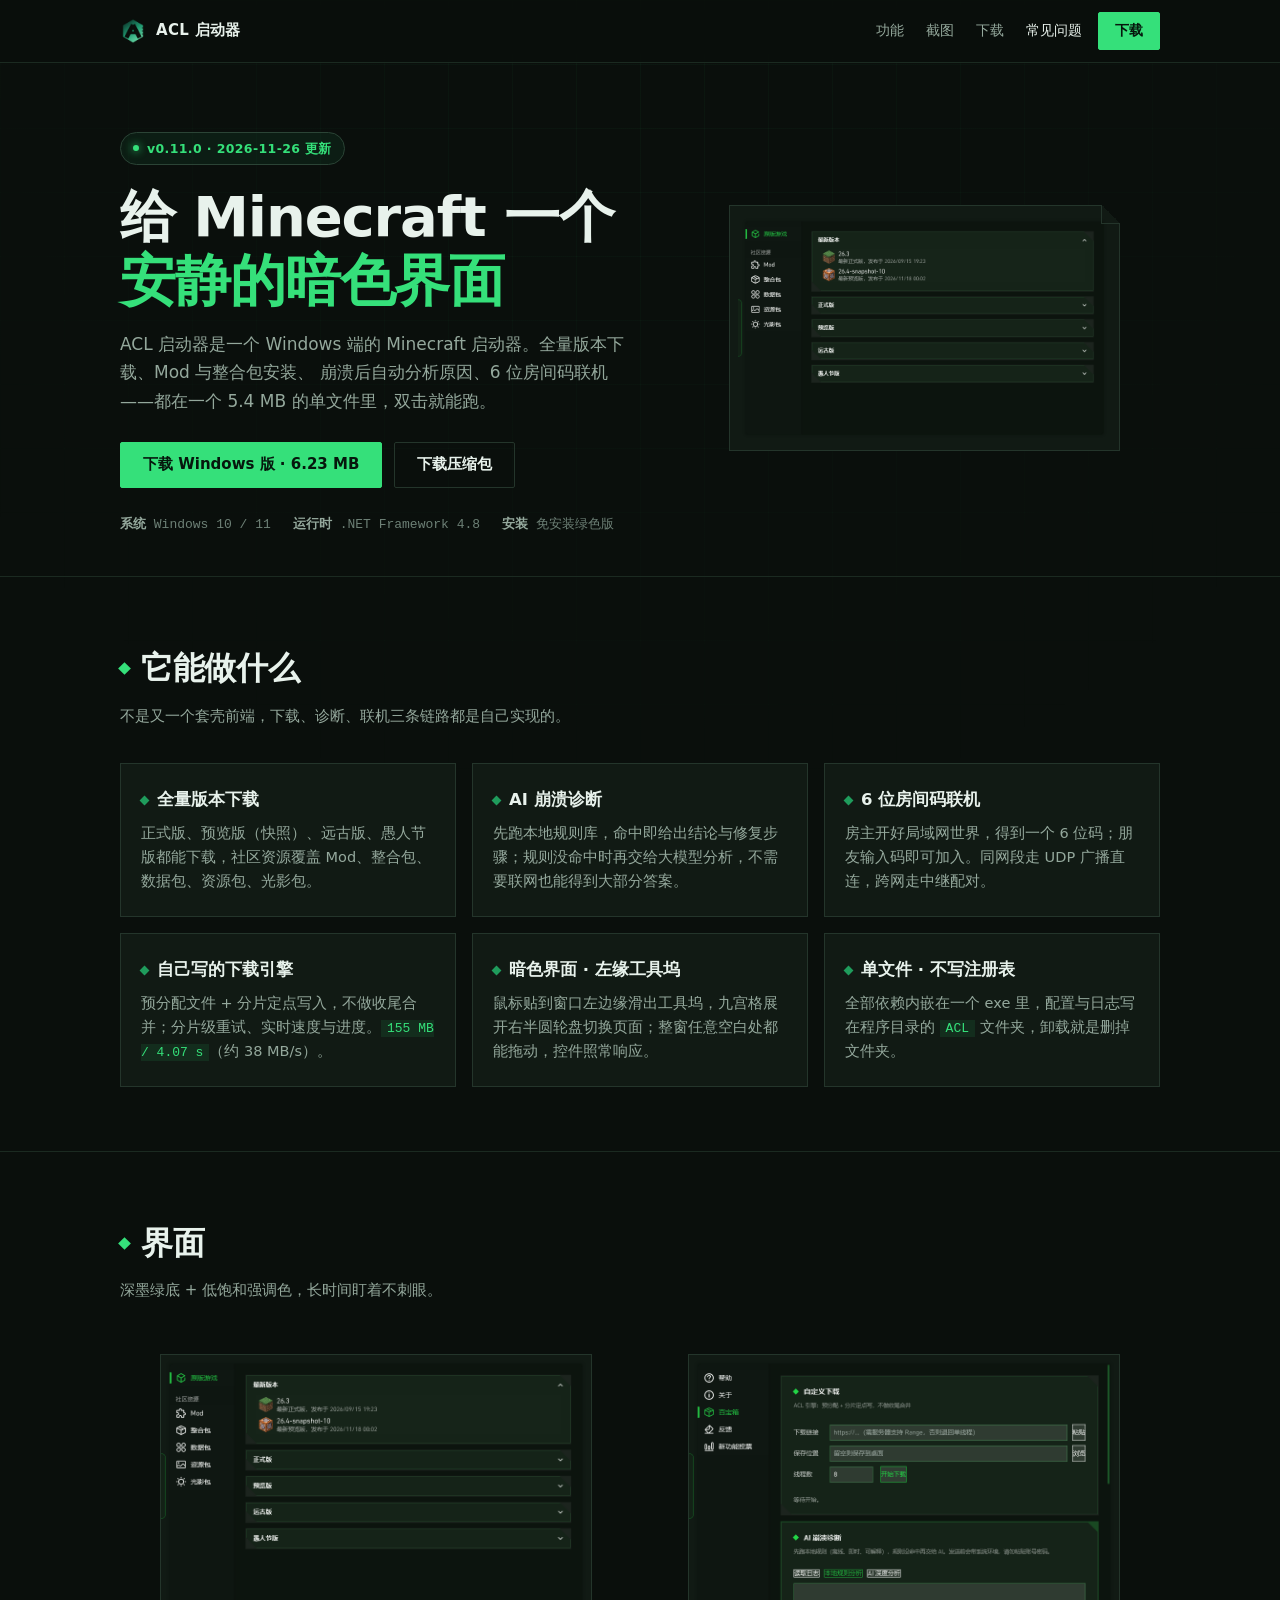
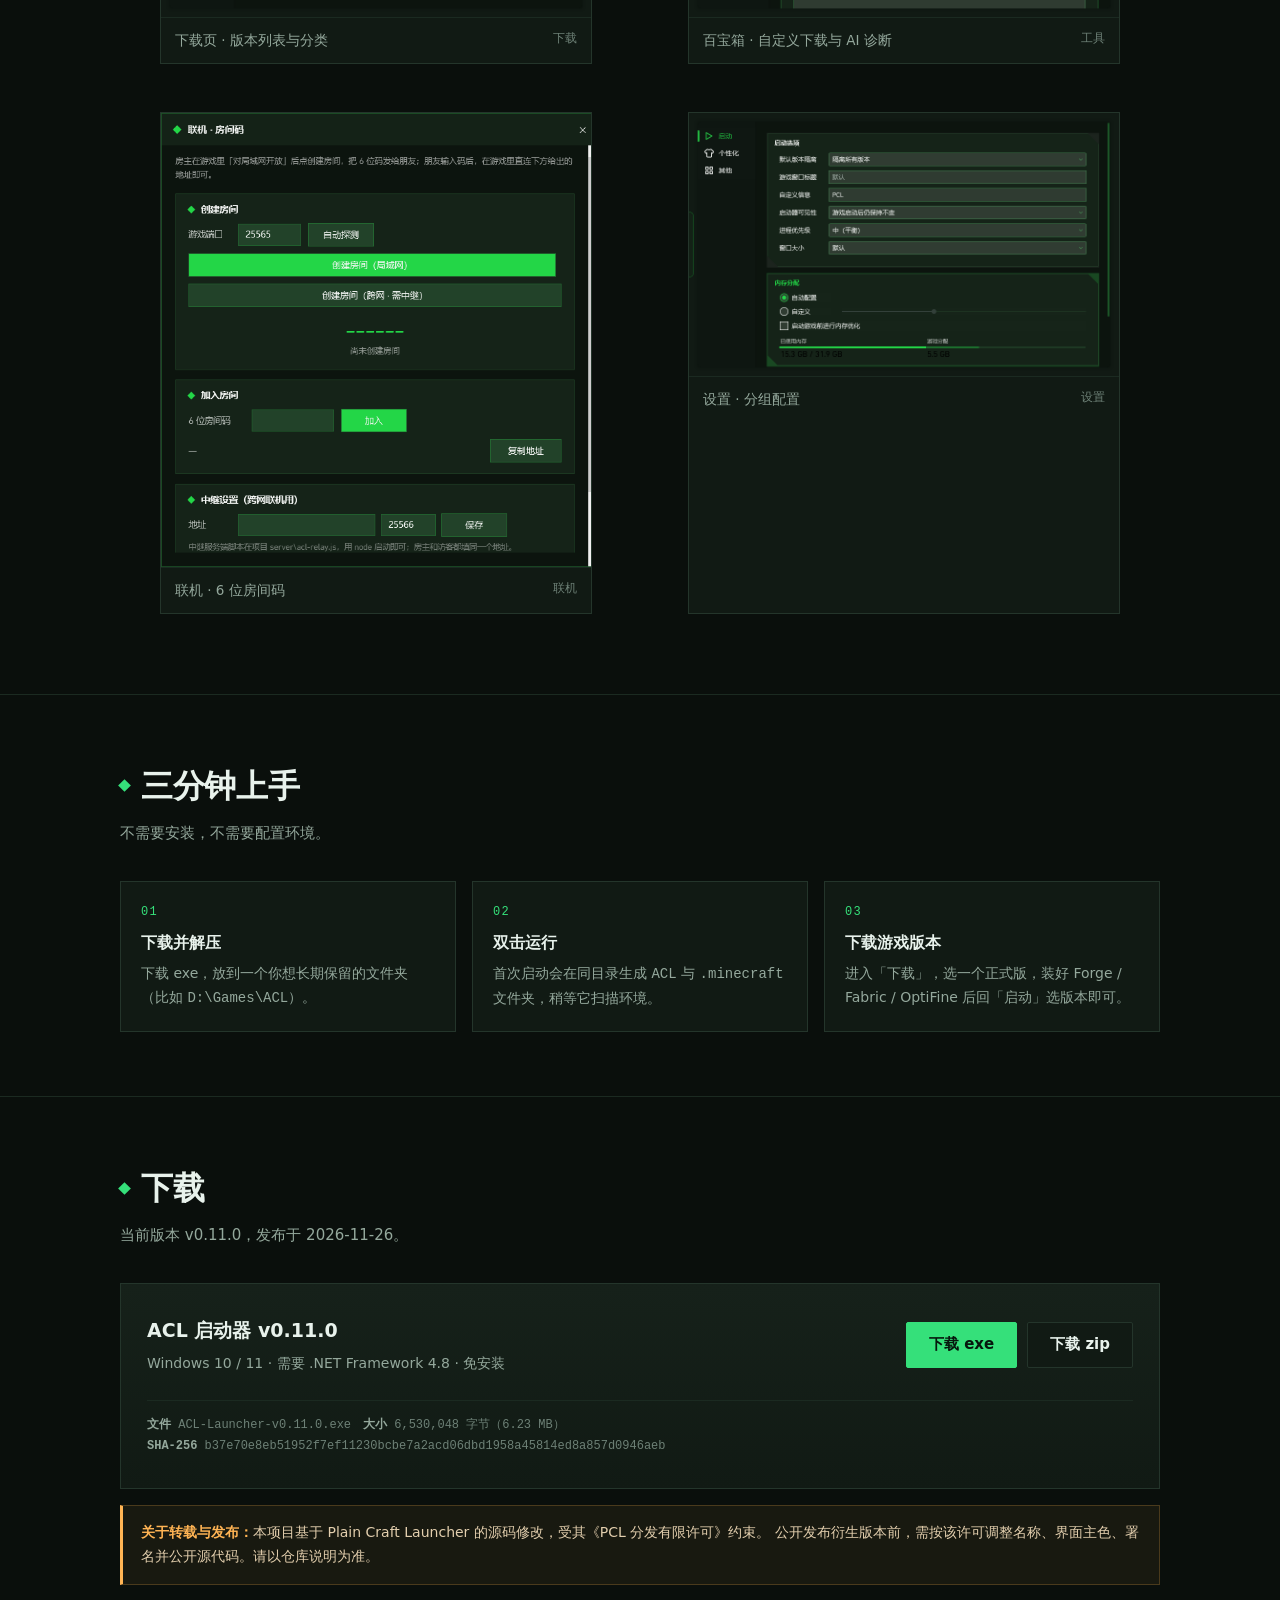
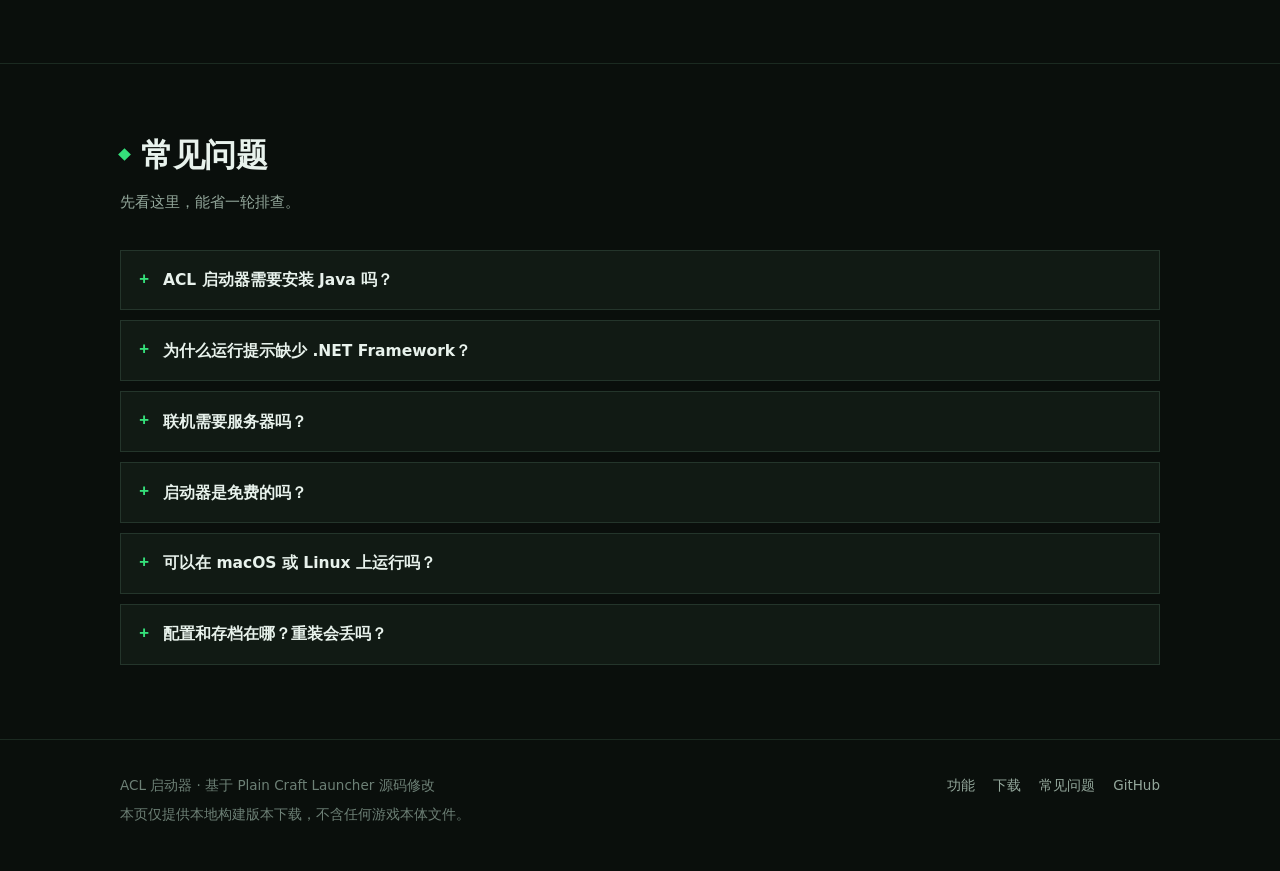
==== commit d7c3830d: "release: desktop v0.11.0 - AI mod generator with long-context persistence, embedded Gradle 9.8.1 wra" ====
--- a/index.html
+++ b/index.html
@@ -47,12 +47,12 @@
   "applicationCategory": "GameApplication",
   "applicationSubCategory": "Minecraft Launcher",
   "operatingSystem": "Windows 10, Windows 11",
-  "softwareVersion": "0.10.1",
+  "softwareVersion": "0.11.0",
   "fileSize": "5.4MB",
   "inLanguage": "zh-CN",
   "description": "Windows 端 Minecraft 启动器，支持全量版本下载、Mod 与整合包安装、AI 崩溃诊断与 6 位房间码联机。",
   "url": "https://YOUR-NAME.github.io/ACL_Launcher/",
-  "downloadUrl": "https://YOUR-NAME.github.io/ACL_Launcher/download/ACL-Launcher-v0.10.1.exe",
+  "downloadUrl": "https://YOUR-NAME.github.io/ACL_Launcher/download/ACL-Launcher-v0.11.0.exe",
   "license": "https://YOUR-NAME.github.io/ACL_Launcher/",
   "offers": { "@type": "Offer", "price": "0", "priceCurrency": "CNY" }
 }
@@ -117,17 +117,17 @@
   <section class="hero" id="top">
     <div class="wrap hero-grid">
       <div>
-        <p class="badge"><span class="dot" aria-hidden="true"></span>v0.10.1 · 2026-11-26 更新</p>
+        <p class="badge"><span class="dot" aria-hidden="true"></span>v0.11.0 · 2026-11-26 更新</p>
         <h1>给 Minecraft 一个<br><em>安静的暗色界面</em></h1>
         <p class="lede">
           ACL 启动器是一个 Windows 端的 Minecraft 启动器。全量版本下载、Mod 与整合包安装、
           崩溃后自动分析原因、6 位房间码联机——都在一个 5.4 MB 的单文件里，双击就能跑。
         </p>
         <div class="hero-actions">
-          <a class="btn btn-primary" href="download/ACL-Launcher-v0.10.1.exe" download>
-            下载 Windows 版 · 6.15 MB
+          <a class="btn btn-primary" href="download/ACL-Launcher-v0.11.0.exe" download>
+            下载 Windows 版 · 6.23 MB
           </a>
-          <a class="btn btn-ghost" href="download/ACL-Launcher-v0.10.1.zip" download>
+          <a class="btn btn-ghost" href="download/ACL-Launcher-v0.11.0.zip" download>
             下载压缩包
           </a>
         </div>
@@ -248,20 +248,20 @@
     <div class="wrap">
       <div class="section-head">
         <h2>下载</h2>
-        <p>当前版本 v0.10.1，发布于 2026-11-26。</p>
+        <p>当前版本 v0.11.0，发布于 2026-11-26。</p>
       </div>
       <div class="download-box">
         <div>
-          <h3>ACL 启动器 v0.10.1</h3>
+          <h3>ACL 启动器 v0.11.0</h3>
           <p>Windows 10 / 11 · 需要 .NET Framework 4.8 · 免安装</p>
         </div>
         <div class="download-actions">
-          <a class="btn btn-primary" href="download/ACL-Launcher-v0.10.1.exe" download>下载 exe</a>
-          <a class="btn" href="download/ACL-Launcher-v0.10.1.zip" download>下载 zip</a>
+          <a class="btn btn-primary" href="download/ACL-Launcher-v0.11.0.exe" download>下载 exe</a>
+          <a class="btn" href="download/ACL-Launcher-v0.11.0.zip" download>下载 zip</a>
         </div>
         <div class="hash">
-          <div><b>文件</b> ACL-Launcher-v0.10.1.exe　<b>大小</b> 6,446,592 字节（6.15 MB）</div>
-          <div><b>SHA-256</b> 00b172892e988b977e62b604fae0f95d4505c12a11962192b37bf6c142bf2804</div>
+          <div><b>文件</b> ACL-Launcher-v0.11.0.exe　<b>大小</b> 6,530,048 字节（6.23 MB）</div>
+          <div><b>SHA-256</b> b37e70e8eb51952f7ef11230bcbe7a2acd06dbd1958a45814ed8a857d0946aeb</div>
         </div>
       </div>
 
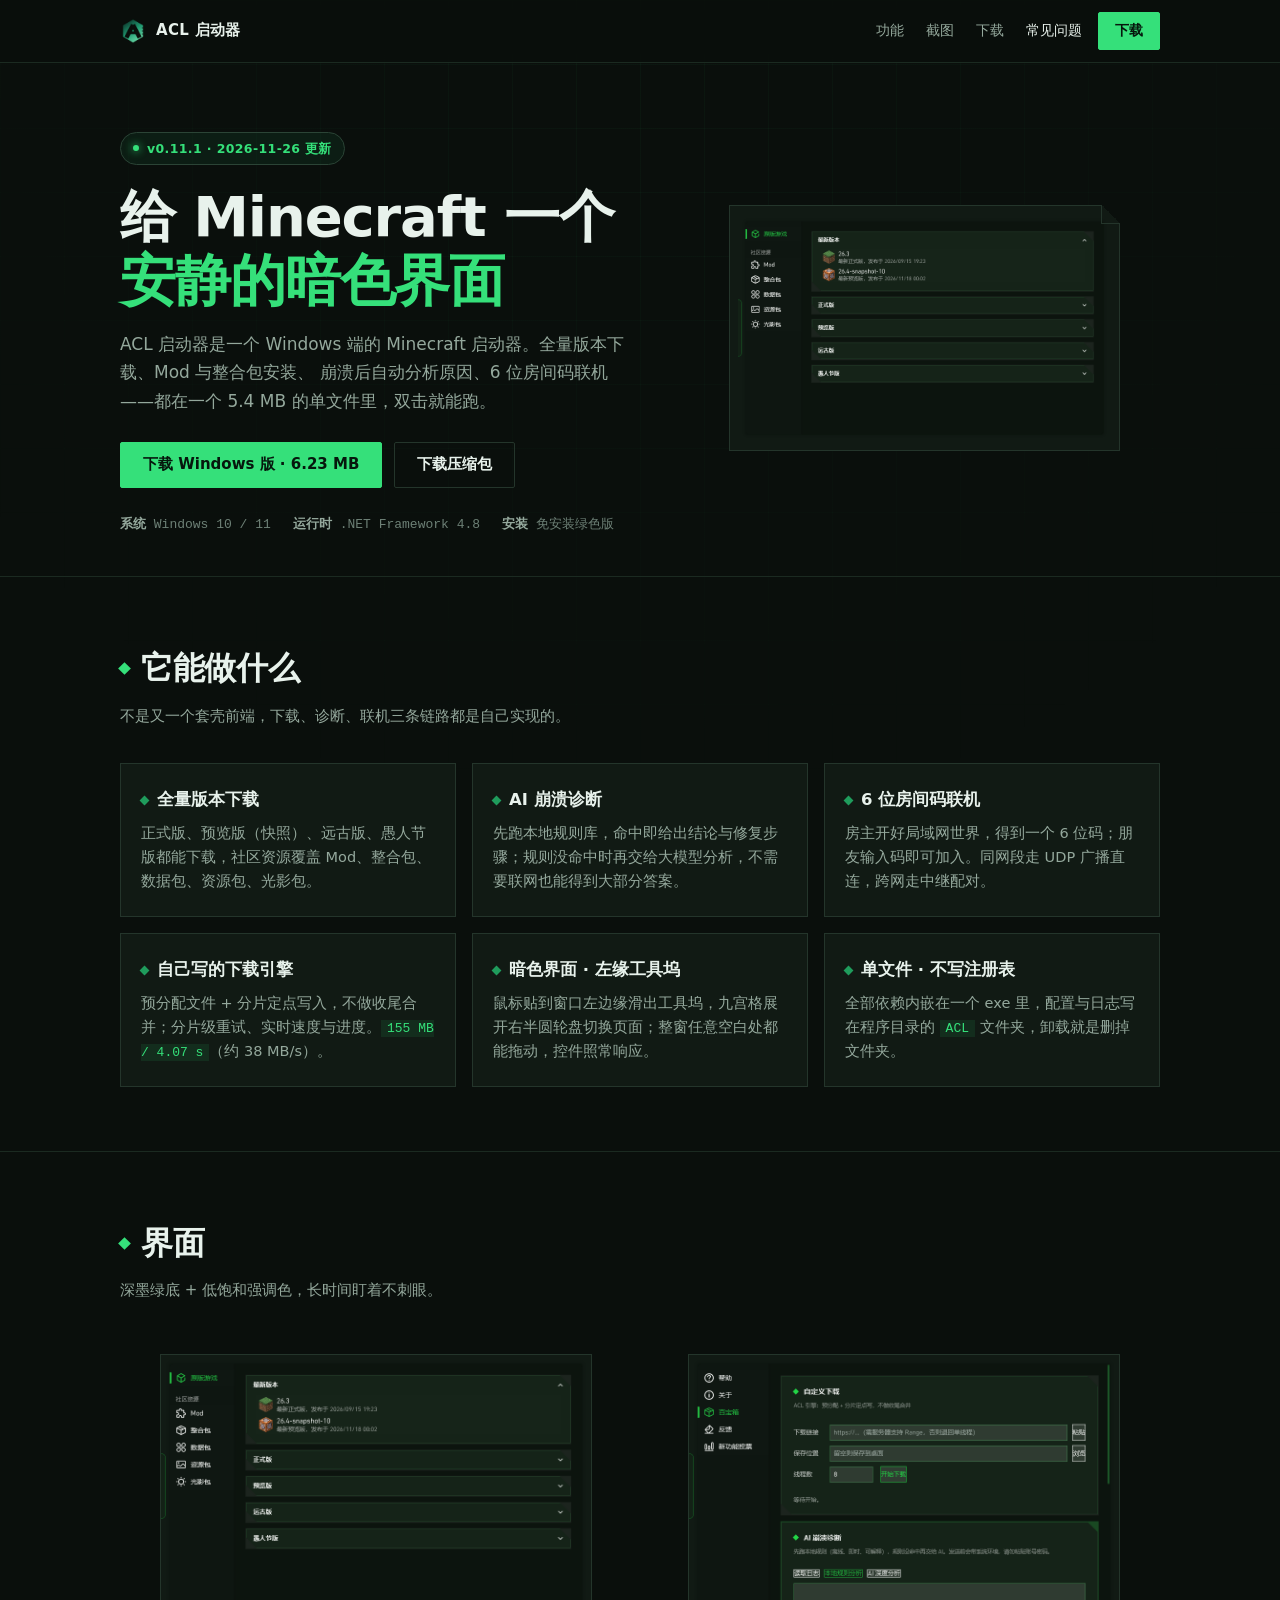
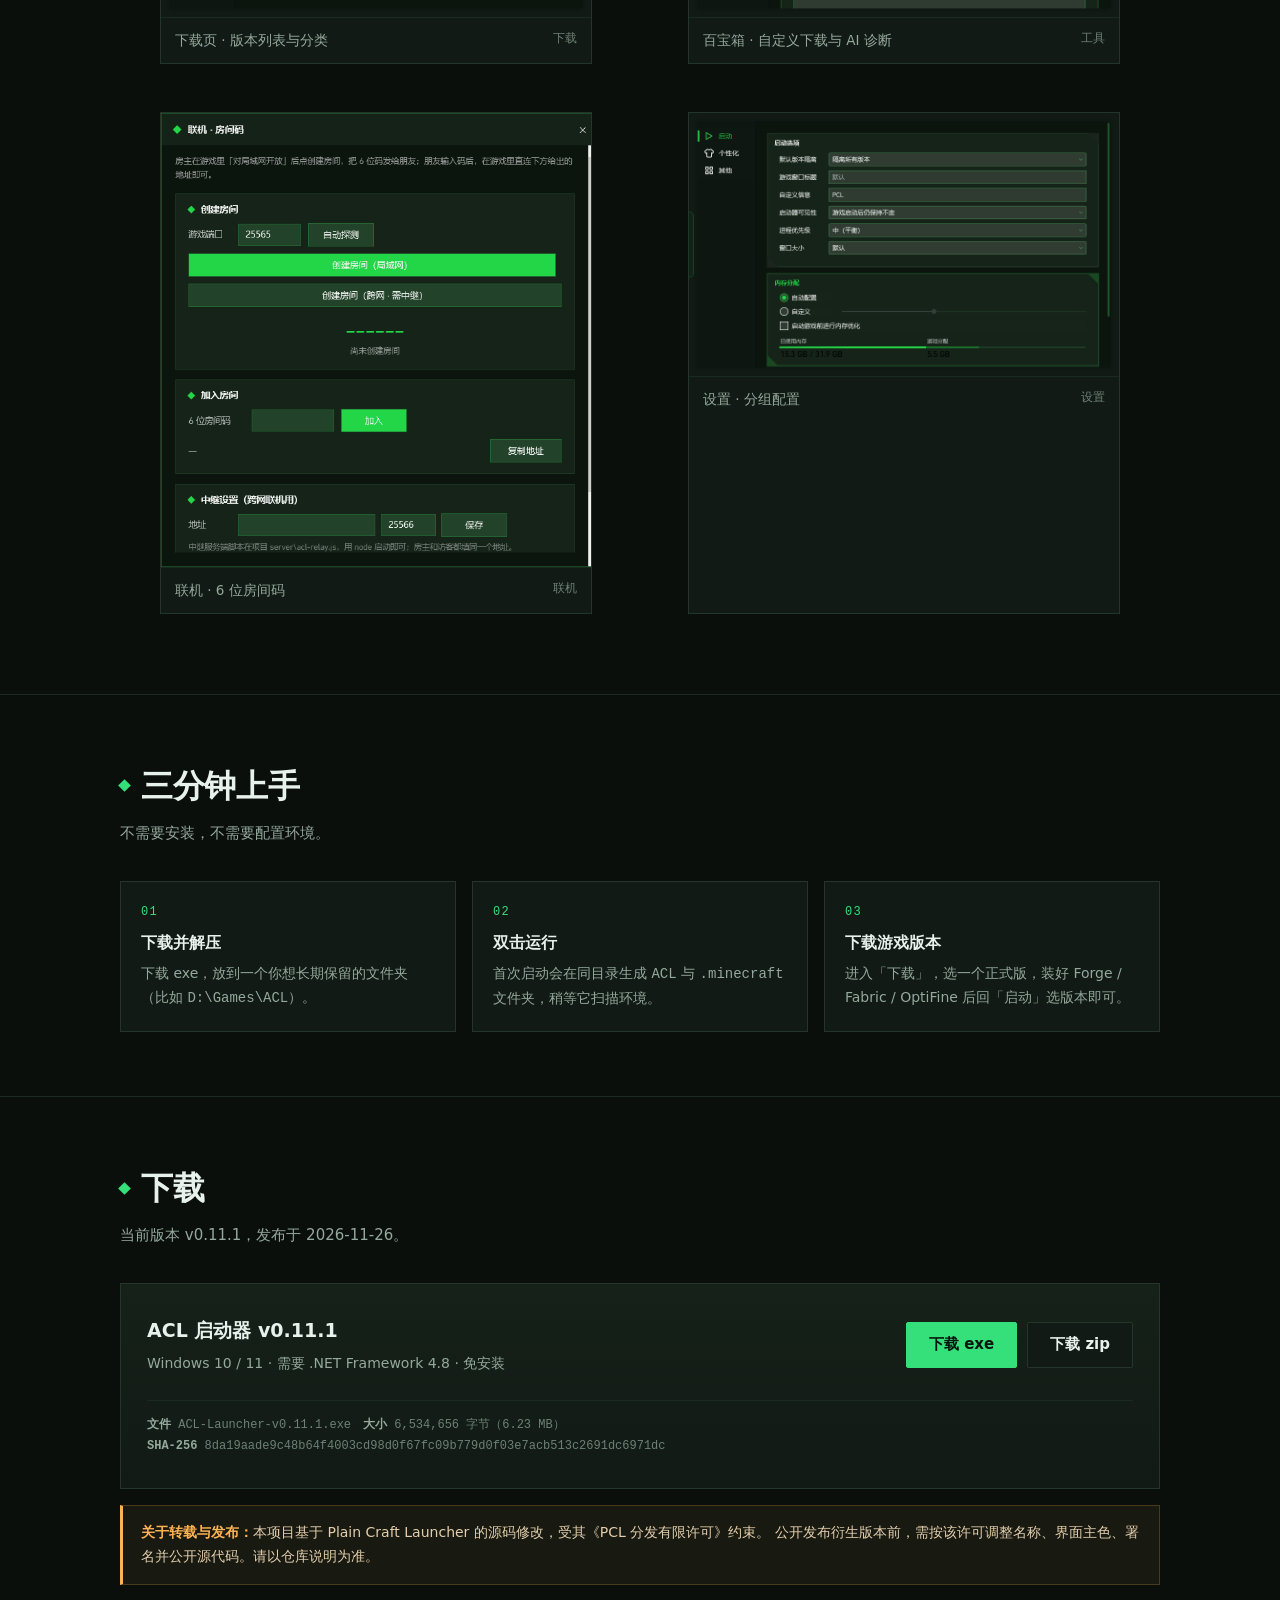
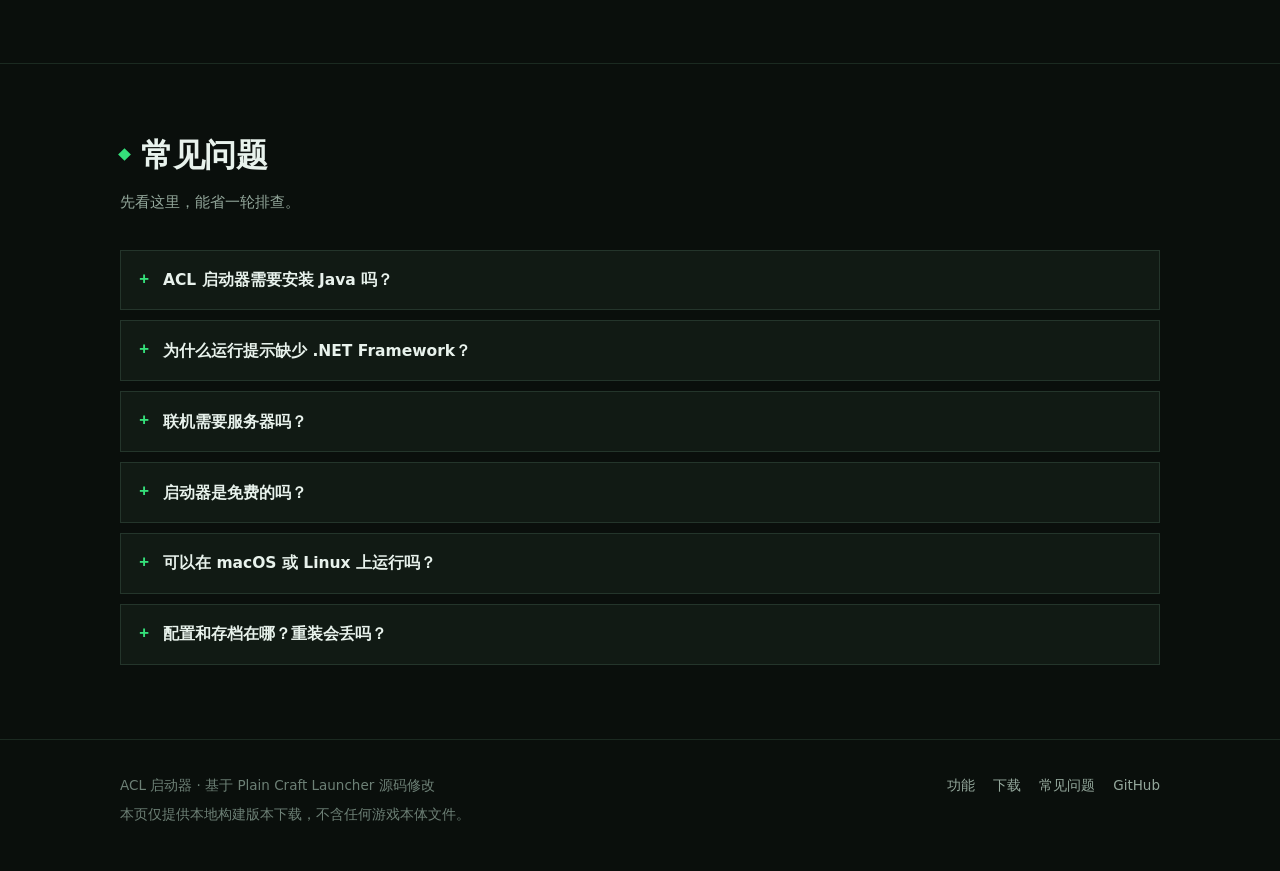
==== commit 96dba98a: "release: desktop v0.11.1 - modgen Gradle folder picker (select extracted Gradle directory, persist p" ====
--- a/index.html
+++ b/index.html
@@ -47,12 +47,12 @@
   "applicationCategory": "GameApplication",
   "applicationSubCategory": "Minecraft Launcher",
   "operatingSystem": "Windows 10, Windows 11",
-  "softwareVersion": "0.11.0",
+  "softwareVersion": "0.11.1",
   "fileSize": "5.4MB",
   "inLanguage": "zh-CN",
   "description": "Windows 端 Minecraft 启动器，支持全量版本下载、Mod 与整合包安装、AI 崩溃诊断与 6 位房间码联机。",
   "url": "https://YOUR-NAME.github.io/ACL_Launcher/",
-  "downloadUrl": "https://YOUR-NAME.github.io/ACL_Launcher/download/ACL-Launcher-v0.11.0.exe",
+  "downloadUrl": "https://YOUR-NAME.github.io/ACL_Launcher/download/ACL-Launcher-v0.11.1.exe",
   "license": "https://YOUR-NAME.github.io/ACL_Launcher/",
   "offers": { "@type": "Offer", "price": "0", "priceCurrency": "CNY" }
 }
@@ -117,17 +117,17 @@
   <section class="hero" id="top">
     <div class="wrap hero-grid">
       <div>
-        <p class="badge"><span class="dot" aria-hidden="true"></span>v0.11.0 · 2026-11-26 更新</p>
+        <p class="badge"><span class="dot" aria-hidden="true"></span>v0.11.1 · 2026-11-26 更新</p>
         <h1>给 Minecraft 一个<br><em>安静的暗色界面</em></h1>
         <p class="lede">
           ACL 启动器是一个 Windows 端的 Minecraft 启动器。全量版本下载、Mod 与整合包安装、
           崩溃后自动分析原因、6 位房间码联机——都在一个 5.4 MB 的单文件里，双击就能跑。
         </p>
         <div class="hero-actions">
-          <a class="btn btn-primary" href="download/ACL-Launcher-v0.11.0.exe" download>
+          <a class="btn btn-primary" href="download/ACL-Launcher-v0.11.1.exe" download>
             下载 Windows 版 · 6.23 MB
           </a>
-          <a class="btn btn-ghost" href="download/ACL-Launcher-v0.11.0.zip" download>
+          <a class="btn btn-ghost" href="download/ACL-Launcher-v0.11.1.zip" download>
             下载压缩包
           </a>
         </div>
@@ -248,20 +248,20 @@
     <div class="wrap">
       <div class="section-head">
         <h2>下载</h2>
-        <p>当前版本 v0.11.0，发布于 2026-11-26。</p>
+        <p>当前版本 v0.11.1，发布于 2026-11-26。</p>
       </div>
       <div class="download-box">
         <div>
-          <h3>ACL 启动器 v0.11.0</h3>
+          <h3>ACL 启动器 v0.11.1</h3>
           <p>Windows 10 / 11 · 需要 .NET Framework 4.8 · 免安装</p>
         </div>
         <div class="download-actions">
-          <a class="btn btn-primary" href="download/ACL-Launcher-v0.11.0.exe" download>下载 exe</a>
-          <a class="btn" href="download/ACL-Launcher-v0.11.0.zip" download>下载 zip</a>
+          <a class="btn btn-primary" href="download/ACL-Launcher-v0.11.1.exe" download>下载 exe</a>
+          <a class="btn" href="download/ACL-Launcher-v0.11.1.zip" download>下载 zip</a>
         </div>
         <div class="hash">
-          <div><b>文件</b> ACL-Launcher-v0.11.0.exe　<b>大小</b> 6,530,048 字节（6.23 MB）</div>
-          <div><b>SHA-256</b> b37e70e8eb51952f7ef11230bcbe7a2acd06dbd1958a45814ed8a857d0946aeb</div>
+          <div><b>文件</b> ACL-Launcher-v0.11.1.exe　<b>大小</b> 6,534,656 字节（6.23 MB）</div>
+          <div><b>SHA-256</b> 8da19aade9c48b64f4003cd98d0f67fc09b779d0f03e7acb513c2691dc6971dc</div>
         </div>
       </div>
 
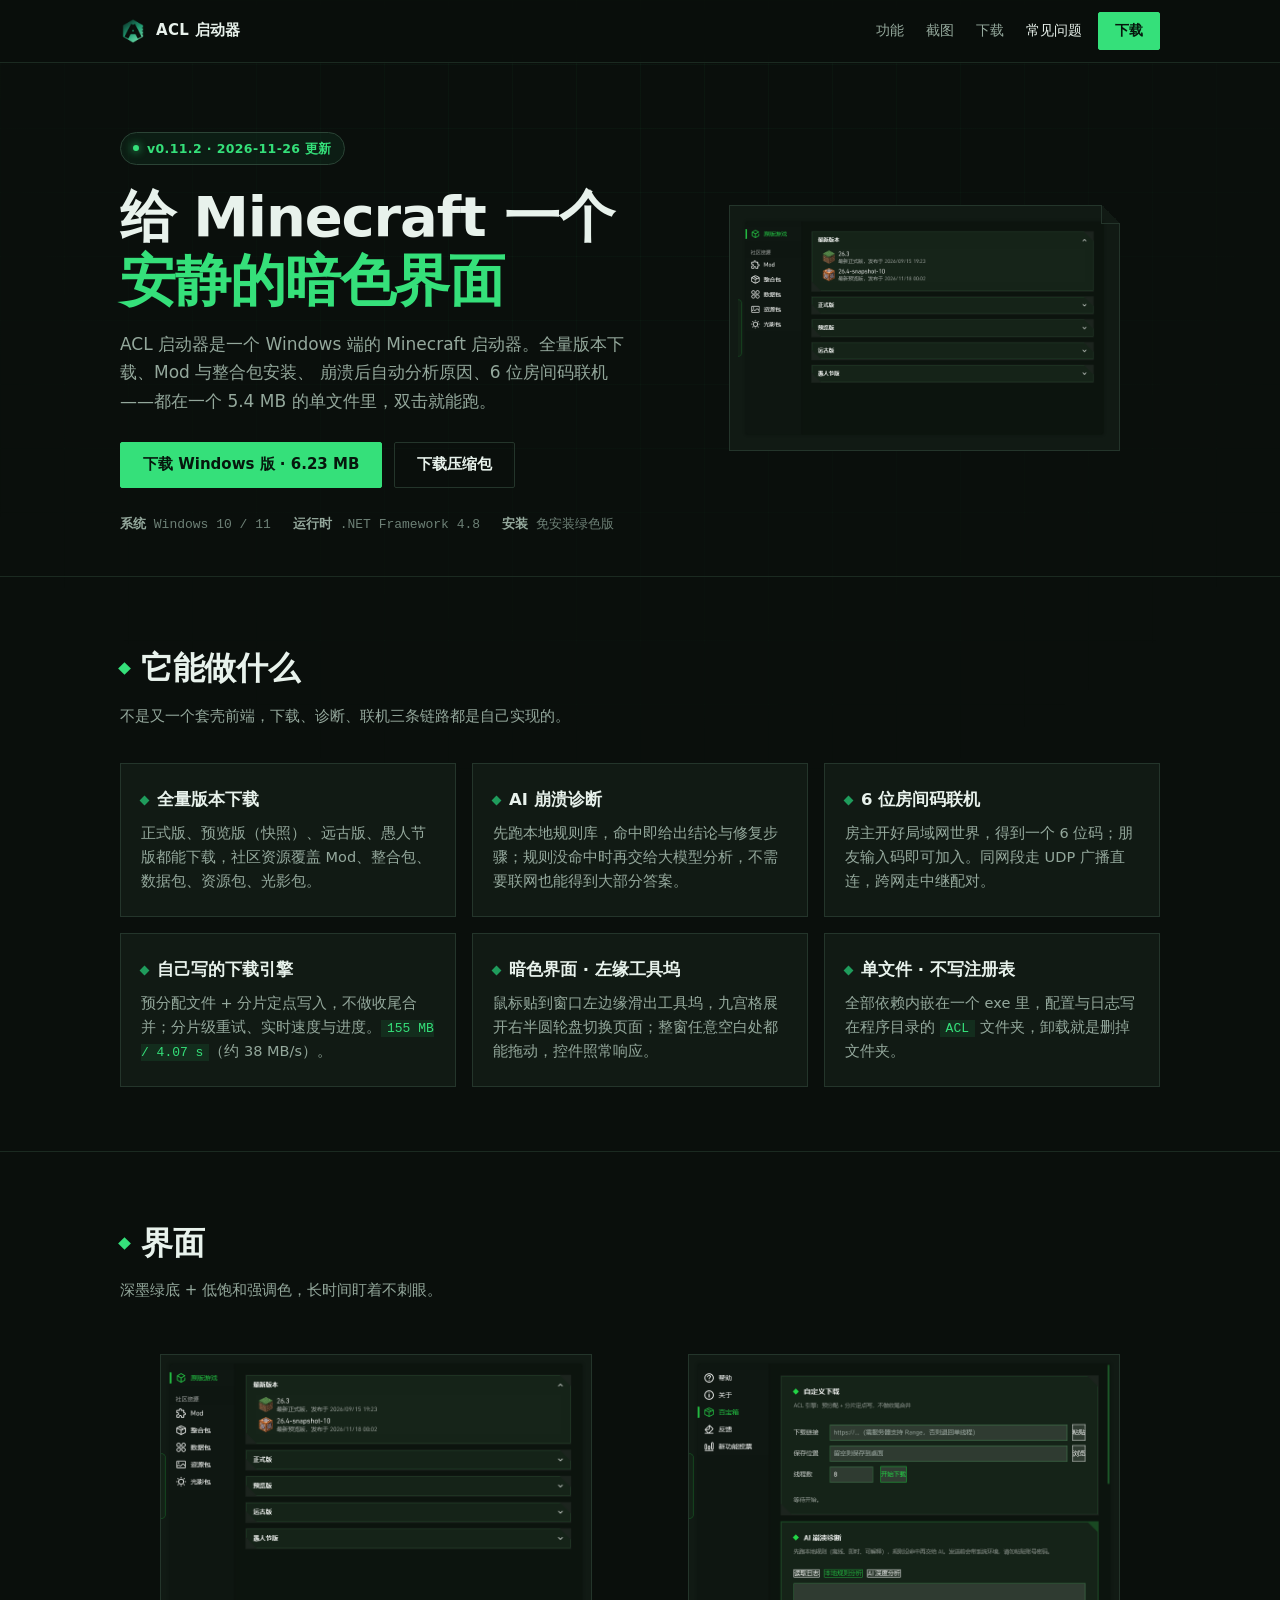
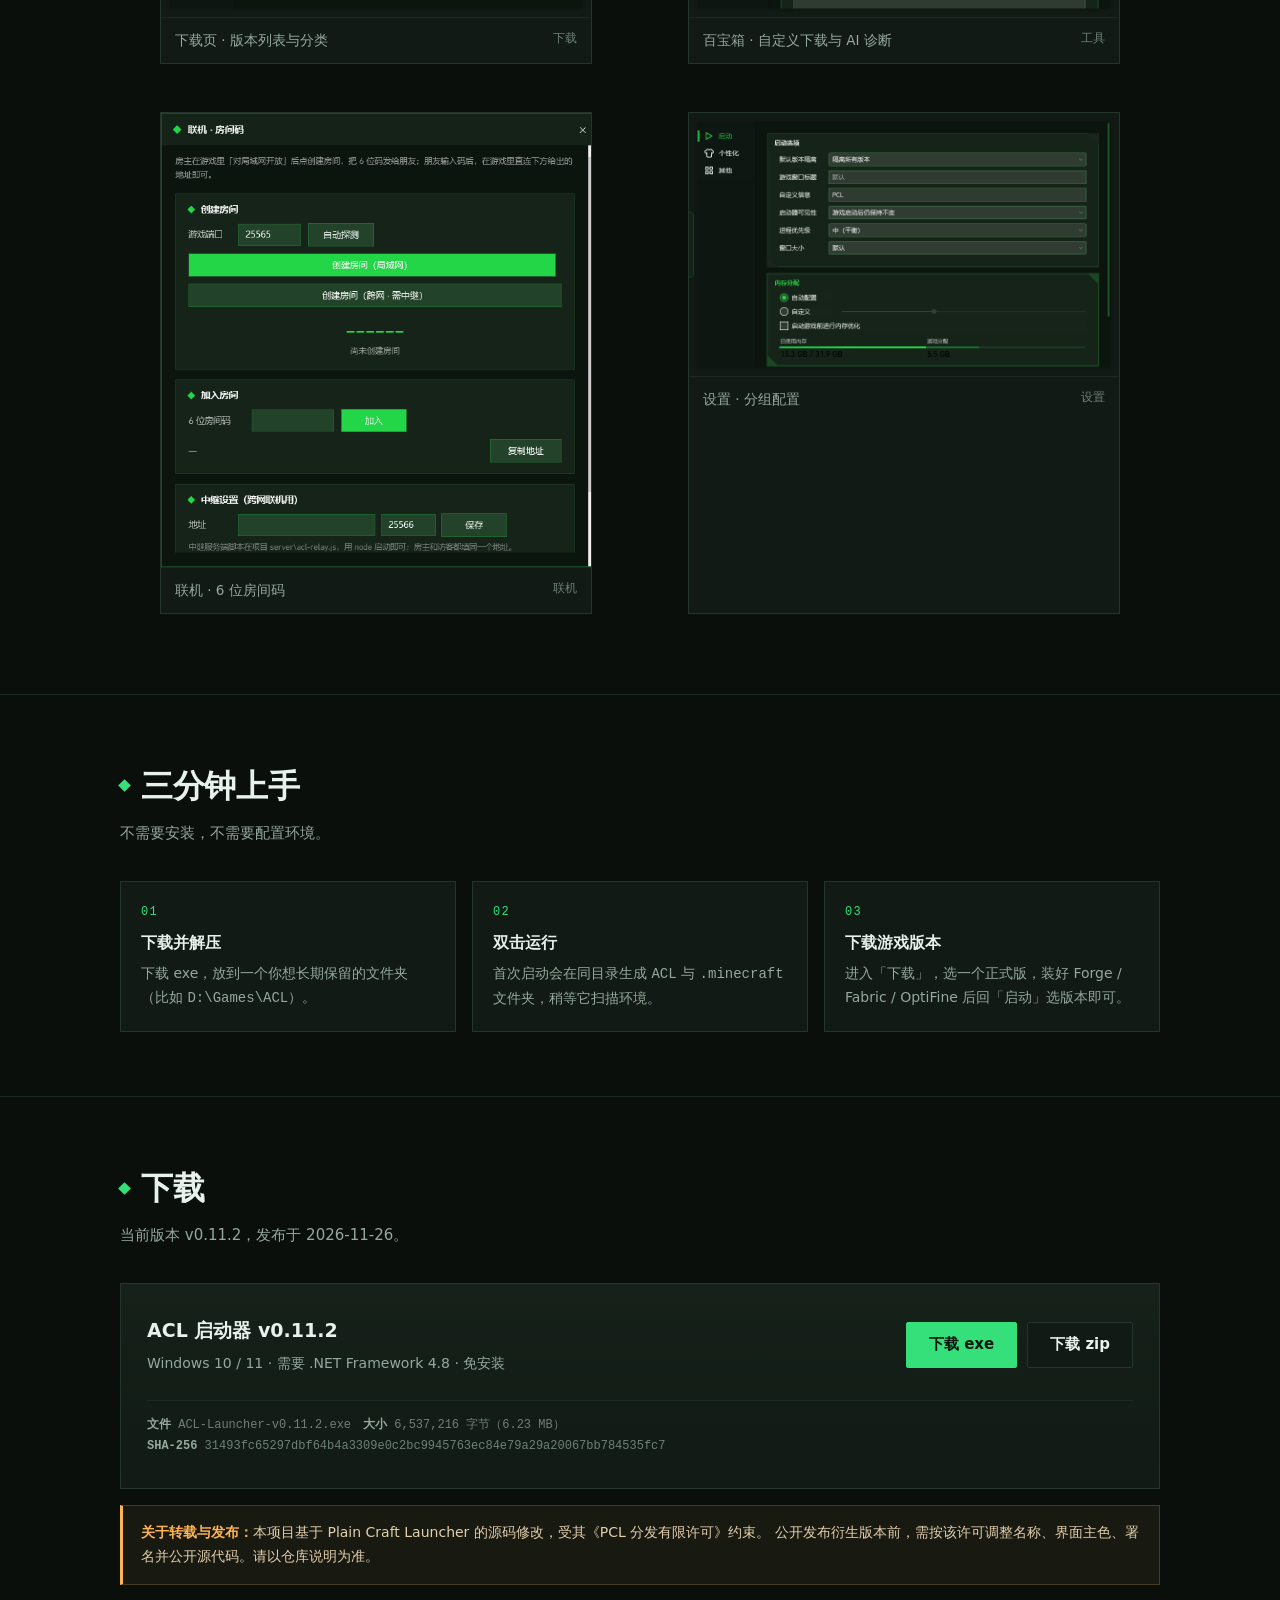
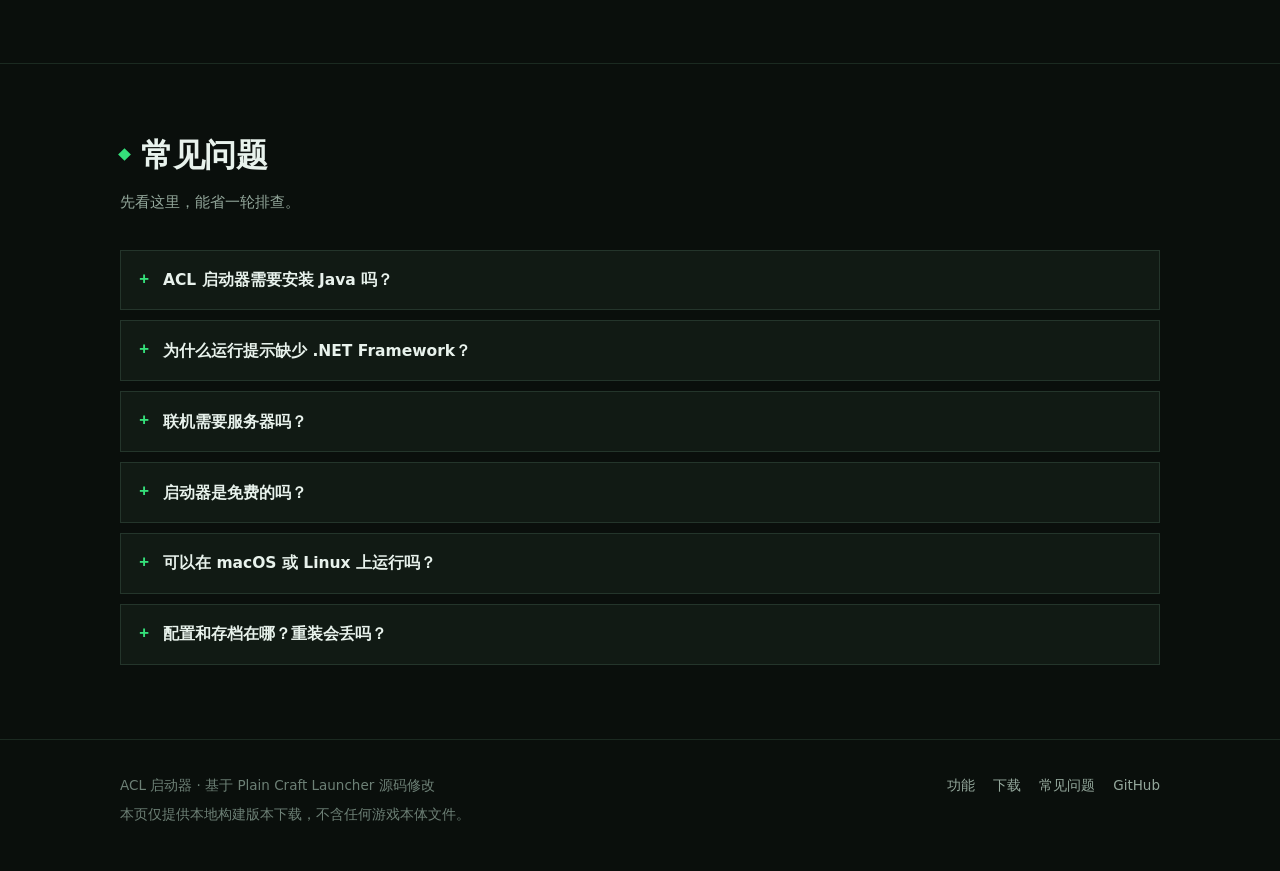
==== commit 12ef2ea3: "release: desktop v0.11.2 - configurable modgen workspace path (edit/browse/apply/default, persisted," ====
--- a/index.html
+++ b/index.html
@@ -47,12 +47,12 @@
   "applicationCategory": "GameApplication",
   "applicationSubCategory": "Minecraft Launcher",
   "operatingSystem": "Windows 10, Windows 11",
-  "softwareVersion": "0.11.1",
+  "softwareVersion": "0.11.2",
   "fileSize": "5.4MB",
   "inLanguage": "zh-CN",
   "description": "Windows 端 Minecraft 启动器，支持全量版本下载、Mod 与整合包安装、AI 崩溃诊断与 6 位房间码联机。",
   "url": "https://YOUR-NAME.github.io/ACL_Launcher/",
-  "downloadUrl": "https://YOUR-NAME.github.io/ACL_Launcher/download/ACL-Launcher-v0.11.1.exe",
+  "downloadUrl": "https://YOUR-NAME.github.io/ACL_Launcher/download/ACL-Launcher-v0.11.2.exe",
   "license": "https://YOUR-NAME.github.io/ACL_Launcher/",
   "offers": { "@type": "Offer", "price": "0", "priceCurrency": "CNY" }
 }
@@ -117,17 +117,17 @@
   <section class="hero" id="top">
     <div class="wrap hero-grid">
       <div>
-        <p class="badge"><span class="dot" aria-hidden="true"></span>v0.11.1 · 2026-11-26 更新</p>
+        <p class="badge"><span class="dot" aria-hidden="true"></span>v0.11.2 · 2026-11-26 更新</p>
         <h1>给 Minecraft 一个<br><em>安静的暗色界面</em></h1>
         <p class="lede">
           ACL 启动器是一个 Windows 端的 Minecraft 启动器。全量版本下载、Mod 与整合包安装、
           崩溃后自动分析原因、6 位房间码联机——都在一个 5.4 MB 的单文件里，双击就能跑。
         </p>
         <div class="hero-actions">
-          <a class="btn btn-primary" href="download/ACL-Launcher-v0.11.1.exe" download>
+          <a class="btn btn-primary" href="download/ACL-Launcher-v0.11.2.exe" download>
             下载 Windows 版 · 6.23 MB
           </a>
-          <a class="btn btn-ghost" href="download/ACL-Launcher-v0.11.1.zip" download>
+          <a class="btn btn-ghost" href="download/ACL-Launcher-v0.11.2.zip" download>
             下载压缩包
           </a>
         </div>
@@ -248,20 +248,20 @@
     <div class="wrap">
       <div class="section-head">
         <h2>下载</h2>
-        <p>当前版本 v0.11.1，发布于 2026-11-26。</p>
+        <p>当前版本 v0.11.2，发布于 2026-11-26。</p>
       </div>
       <div class="download-box">
         <div>
-          <h3>ACL 启动器 v0.11.1</h3>
+          <h3>ACL 启动器 v0.11.2</h3>
           <p>Windows 10 / 11 · 需要 .NET Framework 4.8 · 免安装</p>
         </div>
         <div class="download-actions">
-          <a class="btn btn-primary" href="download/ACL-Launcher-v0.11.1.exe" download>下载 exe</a>
-          <a class="btn" href="download/ACL-Launcher-v0.11.1.zip" download>下载 zip</a>
+          <a class="btn btn-primary" href="download/ACL-Launcher-v0.11.2.exe" download>下载 exe</a>
+          <a class="btn" href="download/ACL-Launcher-v0.11.2.zip" download>下载 zip</a>
         </div>
         <div class="hash">
-          <div><b>文件</b> ACL-Launcher-v0.11.1.exe　<b>大小</b> 6,534,656 字节（6.23 MB）</div>
-          <div><b>SHA-256</b> 8da19aade9c48b64f4003cd98d0f67fc09b779d0f03e7acb513c2691dc6971dc</div>
+          <div><b>文件</b> ACL-Launcher-v0.11.2.exe　<b>大小</b> 6,537,216 字节（6.23 MB）</div>
+          <div><b>SHA-256</b> 31493fc65297dbf64b4a3309e0c2bc9945763ec84e79a29a20067bb784535fc7</div>
         </div>
       </div>
 
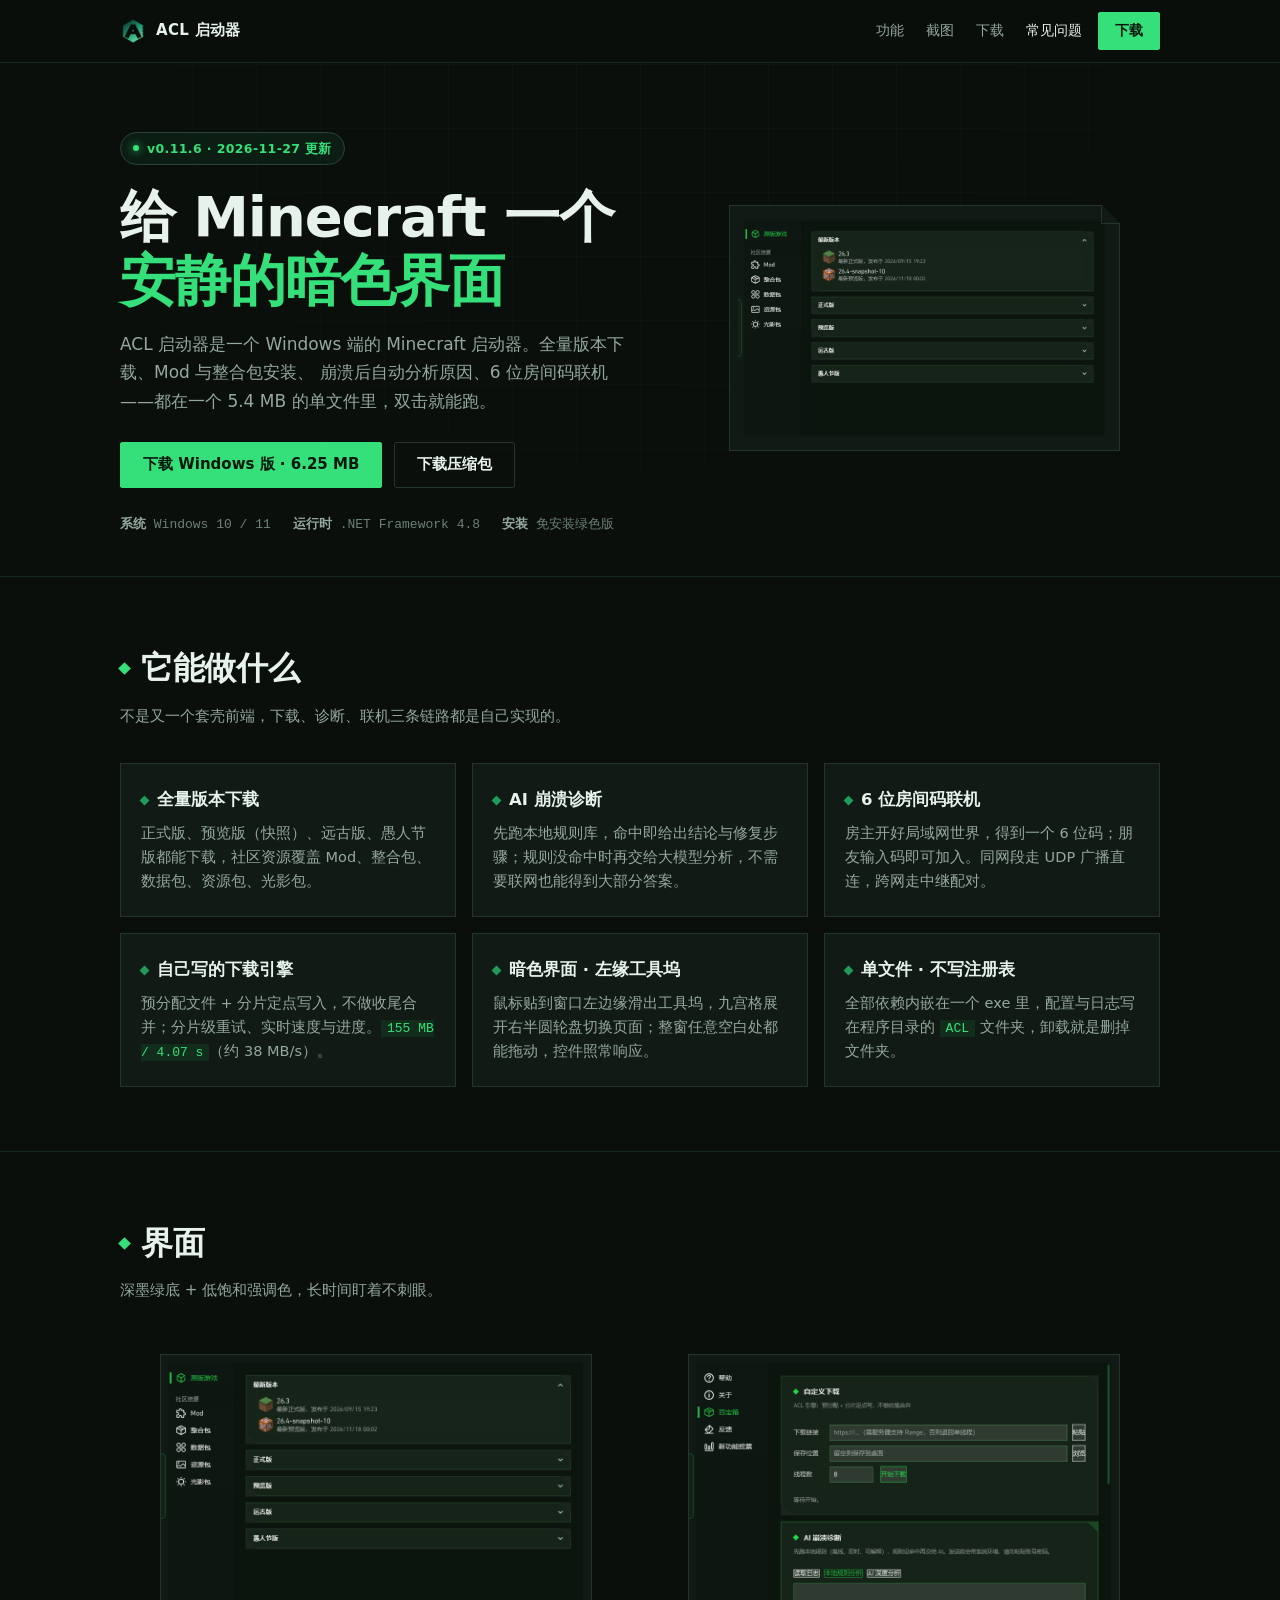
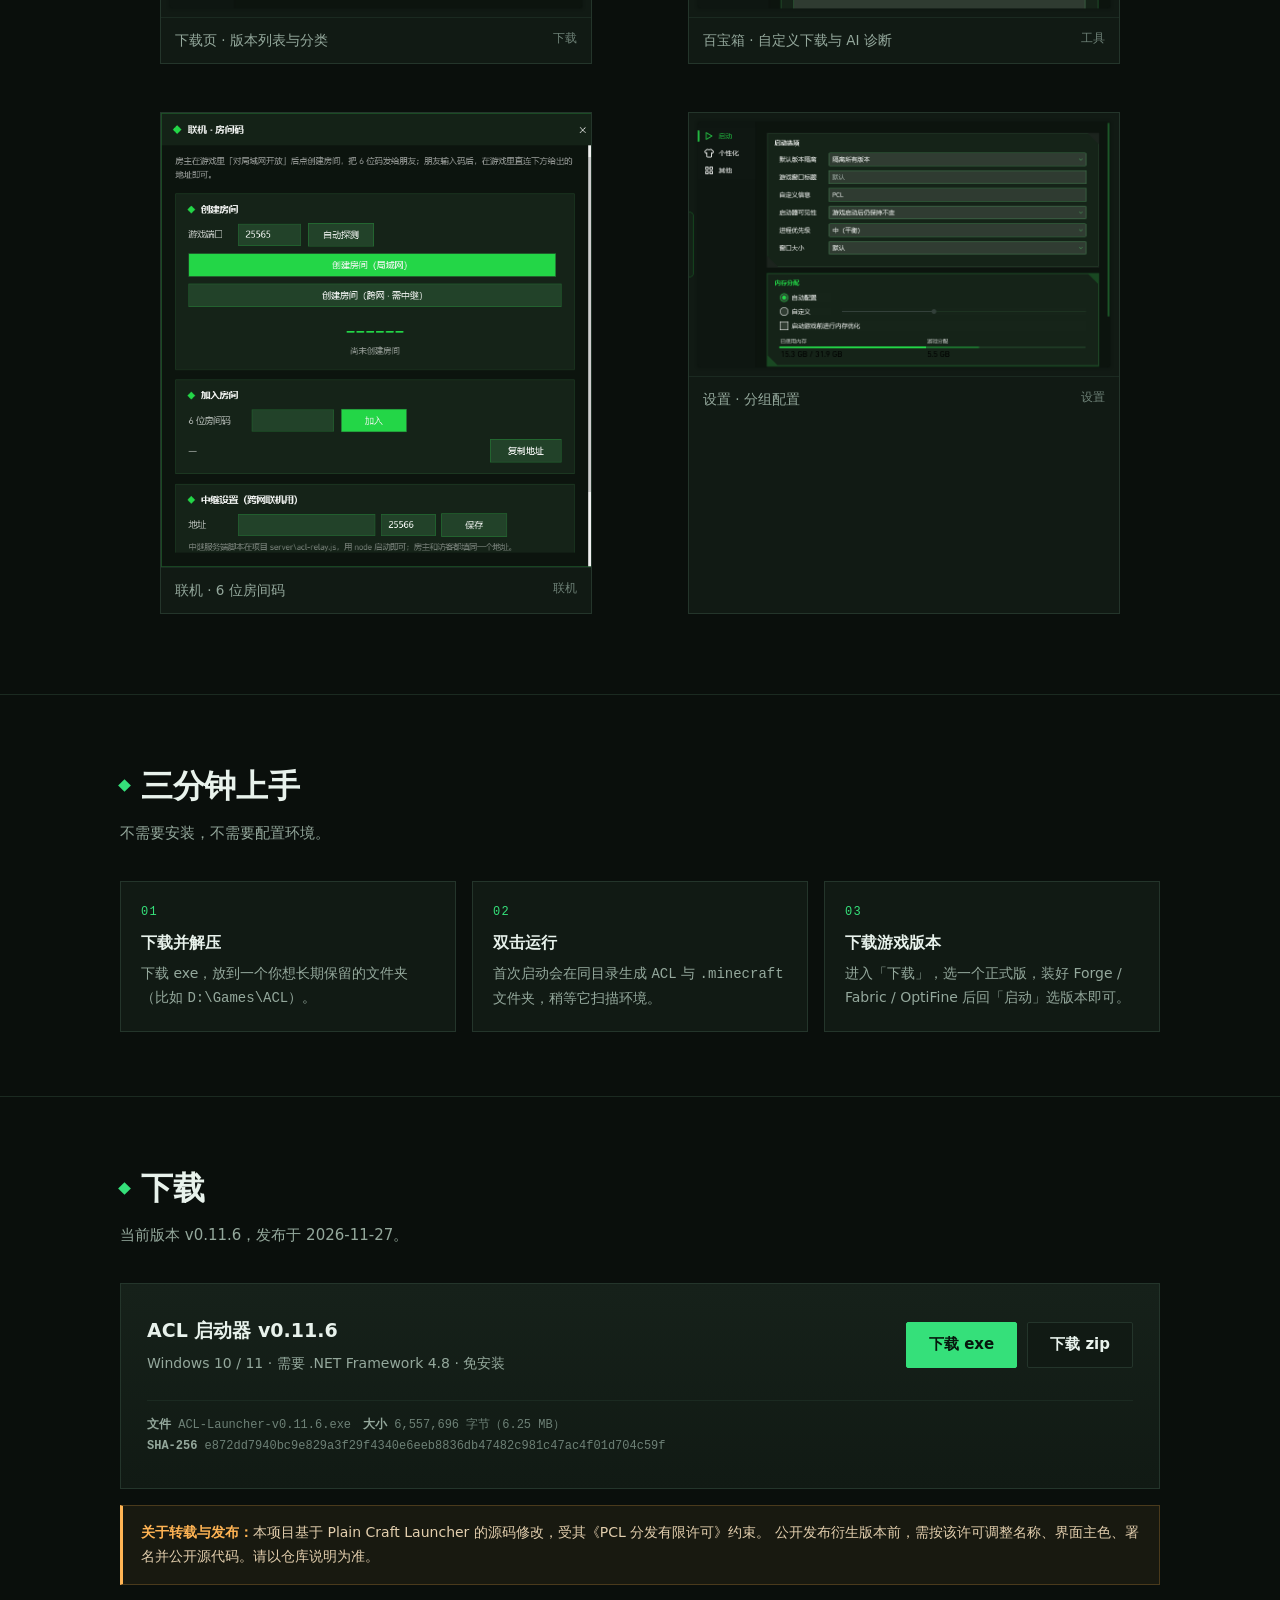
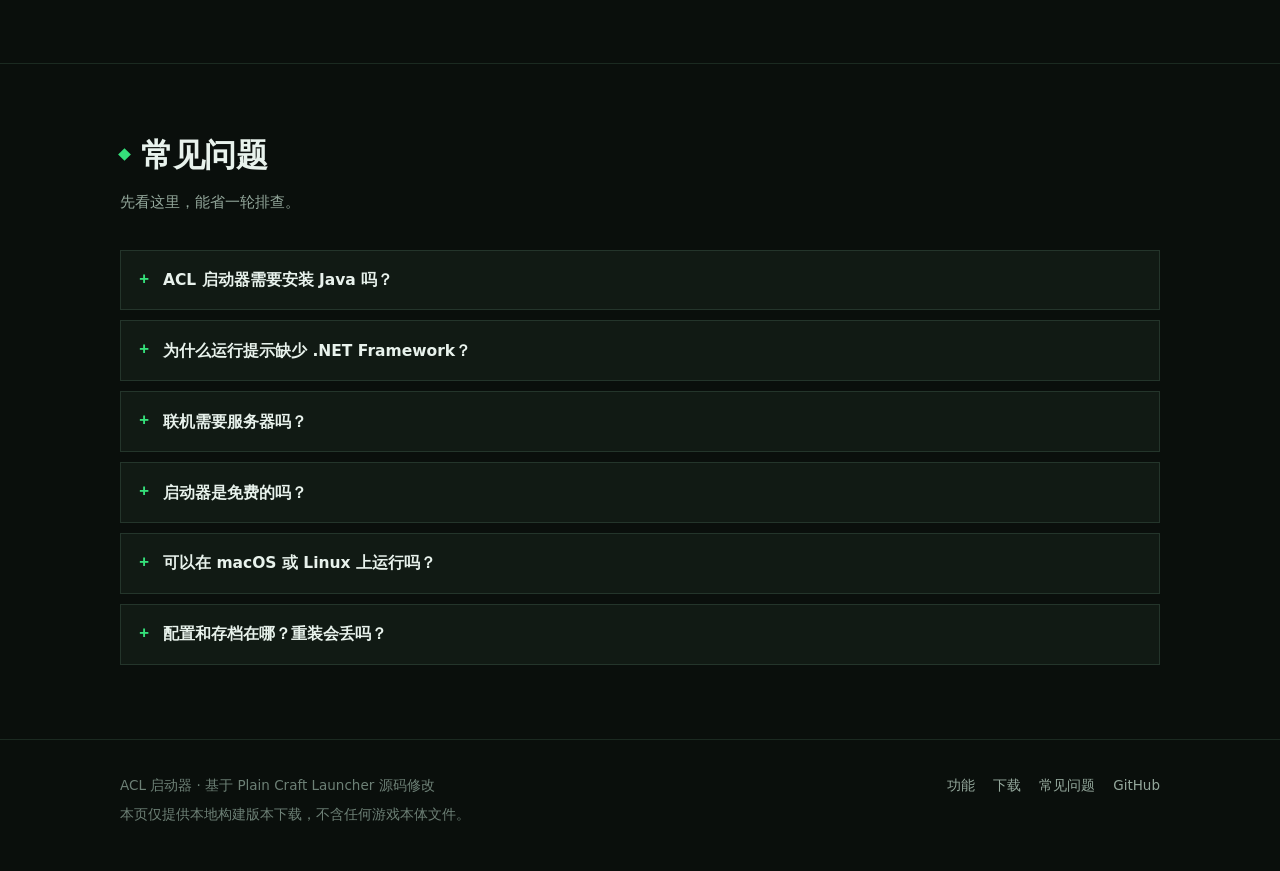
==== commit b48ee1eb: "release: desktop v0.11.6 - fix modgen log panel scrolling (card body switched to Grid so TextBox scr" ====
--- a/index.html
+++ b/index.html
@@ -47,12 +47,12 @@
   "applicationCategory": "GameApplication",
   "applicationSubCategory": "Minecraft Launcher",
   "operatingSystem": "Windows 10, Windows 11",
-  "softwareVersion": "0.11.2",
+  "softwareVersion": "0.11.6",
   "fileSize": "5.4MB",
   "inLanguage": "zh-CN",
   "description": "Windows 端 Minecraft 启动器，支持全量版本下载、Mod 与整合包安装、AI 崩溃诊断与 6 位房间码联机。",
   "url": "https://YOUR-NAME.github.io/ACL_Launcher/",
-  "downloadUrl": "https://YOUR-NAME.github.io/ACL_Launcher/download/ACL-Launcher-v0.11.2.exe",
+  "downloadUrl": "https://YOUR-NAME.github.io/ACL_Launcher/download/ACL-Launcher-v0.11.6.exe",
   "license": "https://YOUR-NAME.github.io/ACL_Launcher/",
   "offers": { "@type": "Offer", "price": "0", "priceCurrency": "CNY" }
 }
@@ -117,17 +117,17 @@
   <section class="hero" id="top">
     <div class="wrap hero-grid">
       <div>
-        <p class="badge"><span class="dot" aria-hidden="true"></span>v0.11.2 · 2026-11-26 更新</p>
+        <p class="badge"><span class="dot" aria-hidden="true"></span>v0.11.6 · 2026-11-27 更新</p>
         <h1>给 Minecraft 一个<br><em>安静的暗色界面</em></h1>
         <p class="lede">
           ACL 启动器是一个 Windows 端的 Minecraft 启动器。全量版本下载、Mod 与整合包安装、
           崩溃后自动分析原因、6 位房间码联机——都在一个 5.4 MB 的单文件里，双击就能跑。
         </p>
         <div class="hero-actions">
-          <a class="btn btn-primary" href="download/ACL-Launcher-v0.11.2.exe" download>
-            下载 Windows 版 · 6.23 MB
+          <a class="btn btn-primary" href="download/ACL-Launcher-v0.11.6.exe" download>
+            下载 Windows 版 · 6.25 MB
           </a>
-          <a class="btn btn-ghost" href="download/ACL-Launcher-v0.11.2.zip" download>
+          <a class="btn btn-ghost" href="download/ACL-Launcher-v0.11.6.zip" download>
             下载压缩包
           </a>
         </div>
@@ -248,20 +248,20 @@
     <div class="wrap">
       <div class="section-head">
         <h2>下载</h2>
-        <p>当前版本 v0.11.2，发布于 2026-11-26。</p>
+        <p>当前版本 v0.11.6，发布于 2026-11-27。</p>
       </div>
       <div class="download-box">
         <div>
-          <h3>ACL 启动器 v0.11.2</h3>
+          <h3>ACL 启动器 v0.11.6</h3>
           <p>Windows 10 / 11 · 需要 .NET Framework 4.8 · 免安装</p>
         </div>
         <div class="download-actions">
-          <a class="btn btn-primary" href="download/ACL-Launcher-v0.11.2.exe" download>下载 exe</a>
-          <a class="btn" href="download/ACL-Launcher-v0.11.2.zip" download>下载 zip</a>
+          <a class="btn btn-primary" href="download/ACL-Launcher-v0.11.6.exe" download>下载 exe</a>
+          <a class="btn" href="download/ACL-Launcher-v0.11.6.zip" download>下载 zip</a>
         </div>
         <div class="hash">
-          <div><b>文件</b> ACL-Launcher-v0.11.2.exe　<b>大小</b> 6,537,216 字节（6.23 MB）</div>
-          <div><b>SHA-256</b> 31493fc65297dbf64b4a3309e0c2bc9945763ec84e79a29a20067bb784535fc7</div>
+          <div><b>文件</b> ACL-Launcher-v0.11.6.exe　<b>大小</b> 6,557,696 字节（6.25 MB）</div>
+          <div><b>SHA-256</b> e872dd7940bc9e829a3f29f4340e6eeb8836db47482c981c47ac4f01d704c59f</div>
         </div>
       </div>
 
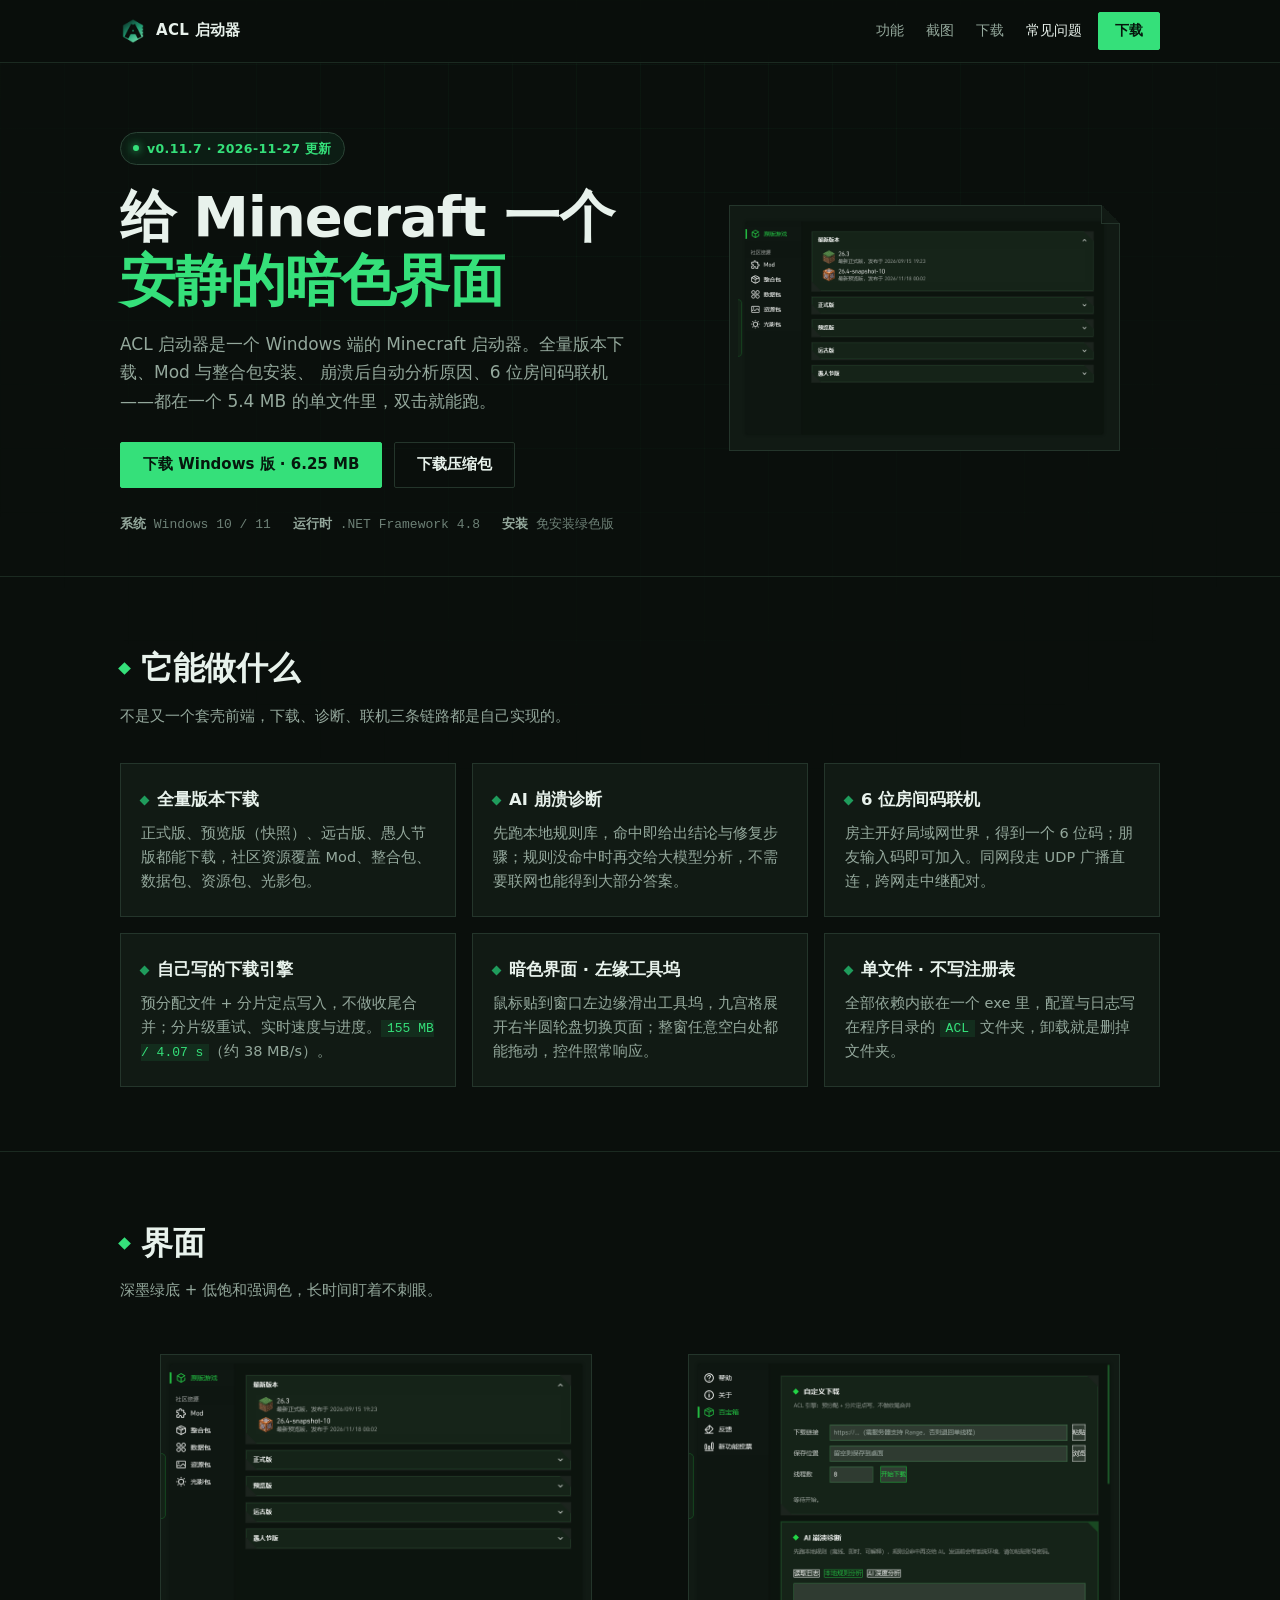
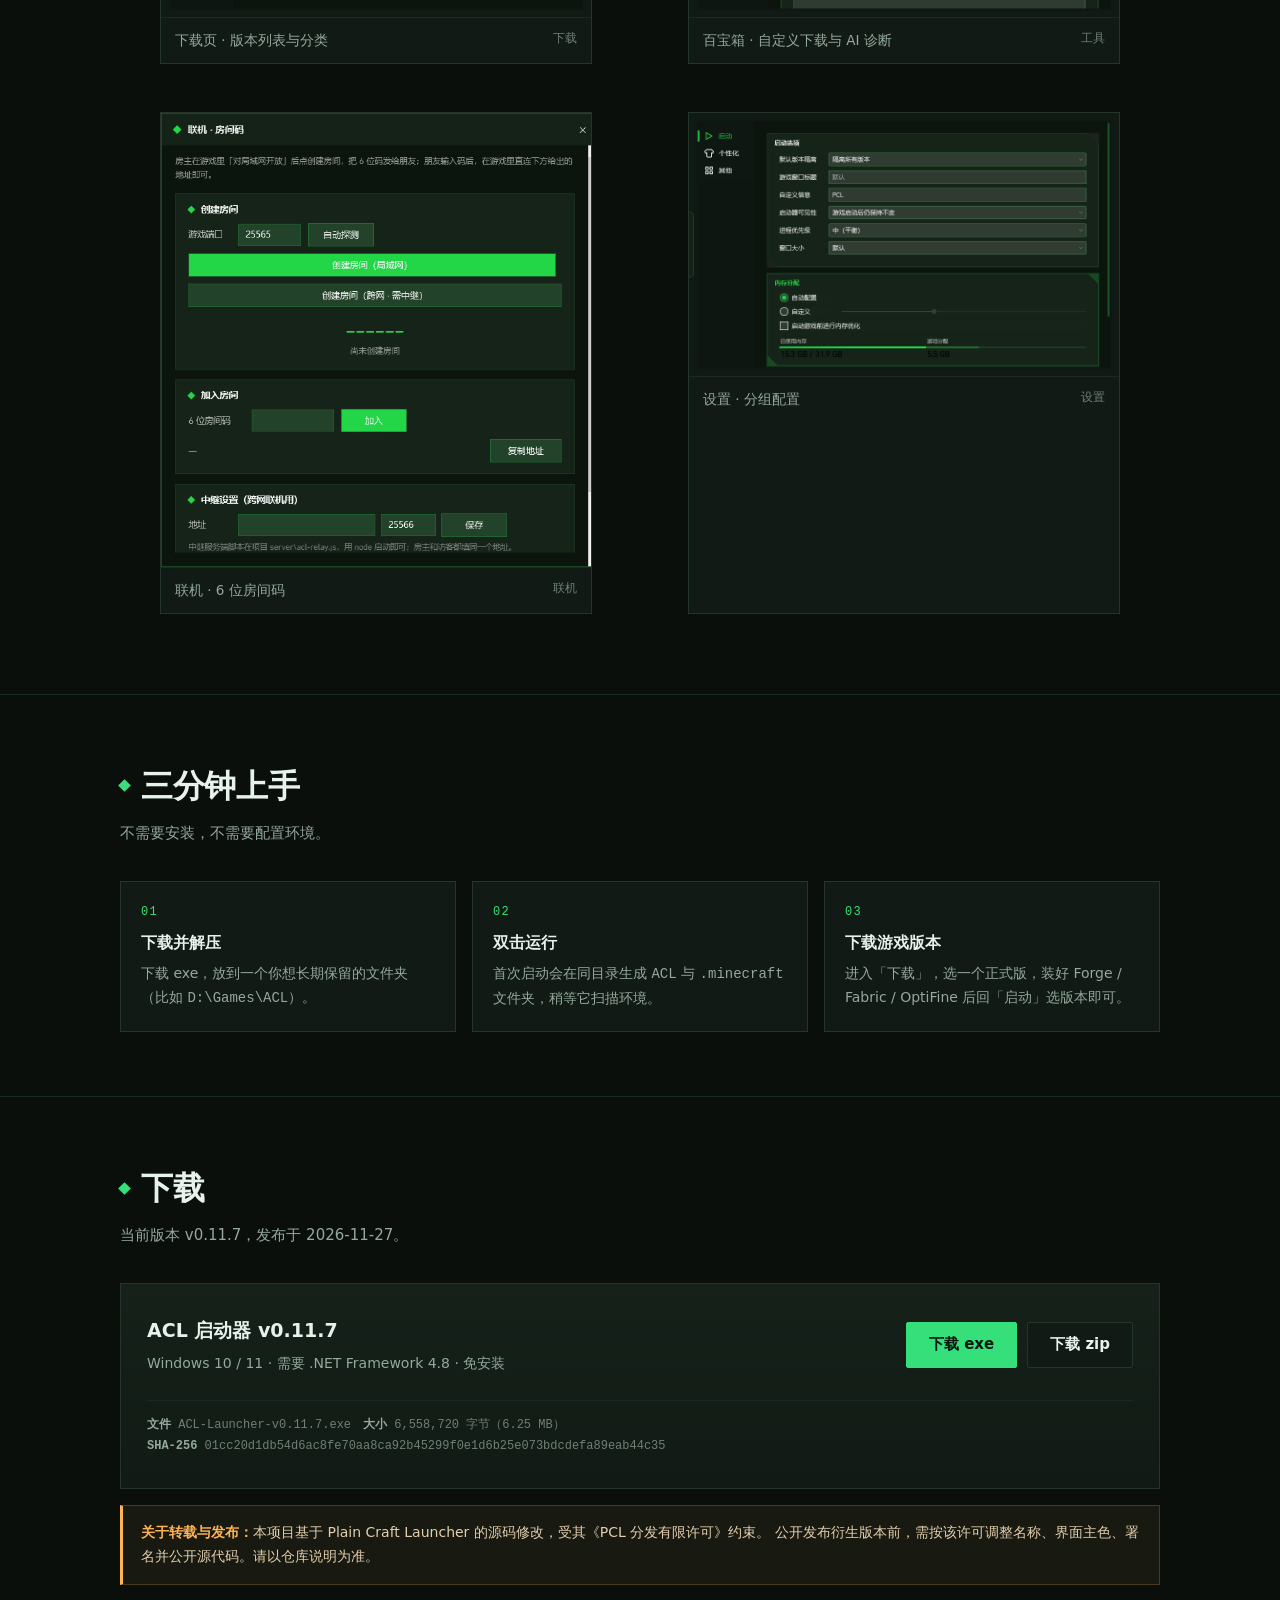
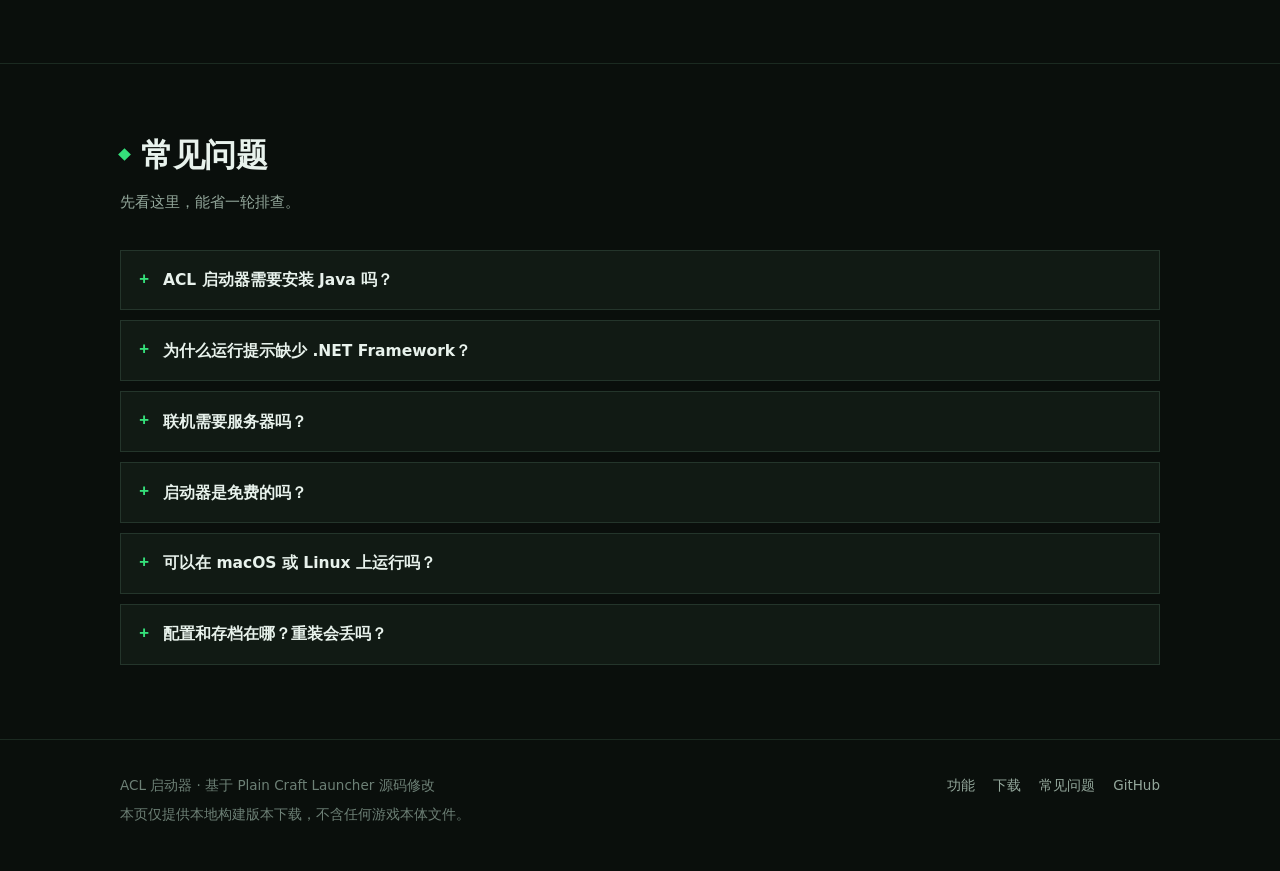
==== commit 96580e39: "release: desktop v0.11.7 - NeoForge install acceleration for all versions (BMCLAPI primary/backup mi" ====
--- a/index.html
+++ b/index.html
@@ -5,13 +5,13 @@
 <meta name="viewport" content="width=device-width, initial-scale=1, viewport-fit=cover">
 <meta name="theme-color" content="#0a0f0c">
 
-<!-- ⚠️ 部署前请把下面所有 https://YOUR-NAME.github.io/ACL_Launcher/ 换成你的真实地址 -->
+<!-- ⚠️ 部署前请把下面所有 https://acl.jzl.red/ 换成你的真实地址 -->
 <title>ACL 启动器下载 - Minecraft 启动器 | 暗色科技风 · 内置联机与 AI 崩溃诊断</title>
 <meta name="description" content="ACL 启动器：Windows 端 Minecraft 启动器，支持正式版/预览版/远古版/愚人节版全量下载、Mod 与整合包安装、AI 崩溃诊断、6 位房间码联机。单文件绿色版，5.4 MB，解压即用。">
 <meta name="keywords" content="ACL启动器,Minecraft启动器,MC启动器下载,我的世界启动器,联机,AI崩溃诊断,整合包,Forge,Fabric">
 <meta name="author" content="ACL Launcher">
 <meta name="robots" content="index,follow,max-image-preview:large">
-<link rel="canonical" href="https://YOUR-NAME.github.io/ACL_Launcher/">
+<link rel="canonical" href="https://acl.jzl.red/">
 
 <!-- 社交分享 -->
 <meta property="og:type" content="website">
@@ -19,15 +19,15 @@
 <meta property="og:locale" content="zh_CN">
 <meta property="og:title" content="ACL 启动器 - Minecraft 启动器下载">
 <meta property="og:description" content="全量版本下载 · AI 崩溃诊断 · 6 位房间码联机。Windows 单文件绿色版，5.4 MB。">
-<meta property="og:url" content="https://YOUR-NAME.github.io/ACL_Launcher/">
-<meta property="og:image" content="https://YOUR-NAME.github.io/ACL_Launcher/assets/og.png">
+<meta property="og:url" content="https://acl.jzl.red/">
+<meta property="og:image" content="https://acl.jzl.red/assets/og.png">
 <meta property="og:image:width" content="1200">
 <meta property="og:image:height" content="630">
 <meta property="og:image:alt" content="ACL 启动器 - 暗色科技风 Minecraft 启动器">
 <meta name="twitter:card" content="summary_large_image">
 <meta name="twitter:title" content="ACL 启动器 - Minecraft 启动器下载">
 <meta name="twitter:description" content="全量版本下载 · AI 崩溃诊断 · 6 位房间码联机。">
-<meta name="twitter:image" content="https://YOUR-NAME.github.io/ACL_Launcher/assets/og.png">
+<meta name="twitter:image" content="https://acl.jzl.red/assets/og.png">
 
 <!-- 图标与 PWA -->
 <link rel="icon" href="assets/icon.ico" sizes="any">
@@ -47,13 +47,13 @@
   "applicationCategory": "GameApplication",
   "applicationSubCategory": "Minecraft Launcher",
   "operatingSystem": "Windows 10, Windows 11",
-  "softwareVersion": "0.11.6",
+  "softwareVersion": "0.11.7",
   "fileSize": "5.4MB",
   "inLanguage": "zh-CN",
   "description": "Windows 端 Minecraft 启动器，支持全量版本下载、Mod 与整合包安装、AI 崩溃诊断与 6 位房间码联机。",
-  "url": "https://YOUR-NAME.github.io/ACL_Launcher/",
-  "downloadUrl": "https://YOUR-NAME.github.io/ACL_Launcher/download/ACL-Launcher-v0.11.6.exe",
-  "license": "https://YOUR-NAME.github.io/ACL_Launcher/",
+  "url": "https://acl.jzl.red/",
+  "downloadUrl": "https://acl.jzl.red/download/ACL-Launcher-v0.11.7.exe?v=0.11.7",
+  "license": "https://acl.jzl.red/",
   "offers": { "@type": "Offer", "price": "0", "priceCurrency": "CNY" }
 }
 </script>
@@ -117,17 +117,17 @@
   <section class="hero" id="top">
     <div class="wrap hero-grid">
       <div>
-        <p class="badge"><span class="dot" aria-hidden="true"></span>v0.11.6 · 2026-11-27 更新</p>
+        <p class="badge"><span class="dot" aria-hidden="true"></span>v0.11.7 · 2026-11-27 更新</p>
         <h1>给 Minecraft 一个<br><em>安静的暗色界面</em></h1>
         <p class="lede">
           ACL 启动器是一个 Windows 端的 Minecraft 启动器。全量版本下载、Mod 与整合包安装、
           崩溃后自动分析原因、6 位房间码联机——都在一个 5.4 MB 的单文件里，双击就能跑。
         </p>
         <div class="hero-actions">
-          <a class="btn btn-primary" href="download/ACL-Launcher-v0.11.6.exe" download>
+          <a class="btn btn-primary" href="download/ACL-Launcher-v0.11.7.exe?v=0.11.7" download>
             下载 Windows 版 · 6.25 MB
           </a>
-          <a class="btn btn-ghost" href="download/ACL-Launcher-v0.11.6.zip" download>
+          <a class="btn btn-ghost" href="download/ACL-Launcher-v0.11.7.zip?v=0.11.7" download>
             下载压缩包
           </a>
         </div>
@@ -248,20 +248,20 @@
     <div class="wrap">
       <div class="section-head">
         <h2>下载</h2>
-        <p>当前版本 v0.11.6，发布于 2026-11-27。</p>
+        <p>当前版本 v0.11.7，发布于 2026-11-27。</p>
       </div>
       <div class="download-box">
         <div>
-          <h3>ACL 启动器 v0.11.6</h3>
+          <h3>ACL 启动器 v0.11.7</h3>
           <p>Windows 10 / 11 · 需要 .NET Framework 4.8 · 免安装</p>
         </div>
         <div class="download-actions">
-          <a class="btn btn-primary" href="download/ACL-Launcher-v0.11.6.exe" download>下载 exe</a>
-          <a class="btn" href="download/ACL-Launcher-v0.11.6.zip" download>下载 zip</a>
+          <a class="btn btn-primary" href="download/ACL-Launcher-v0.11.7.exe?v=0.11.7" download>下载 exe</a>
+          <a class="btn" href="download/ACL-Launcher-v0.11.7.zip?v=0.11.7" download>下载 zip</a>
         </div>
         <div class="hash">
-          <div><b>文件</b> ACL-Launcher-v0.11.6.exe　<b>大小</b> 6,557,696 字节（6.25 MB）</div>
-          <div><b>SHA-256</b> e872dd7940bc9e829a3f29f4340e6eeb8836db47482c981c47ac4f01d704c59f</div>
+          <div><b>文件</b> ACL-Launcher-v0.11.7.exe　<b>大小</b> 6,558,720 字节（6.25 MB）</div>
+          <div><b>SHA-256</b> 01cc20d1db54d6ac8fe70aa8ca92b45299f0e1d6b25e073bdcdefa89eab44c35</div>
         </div>
       </div>
 
